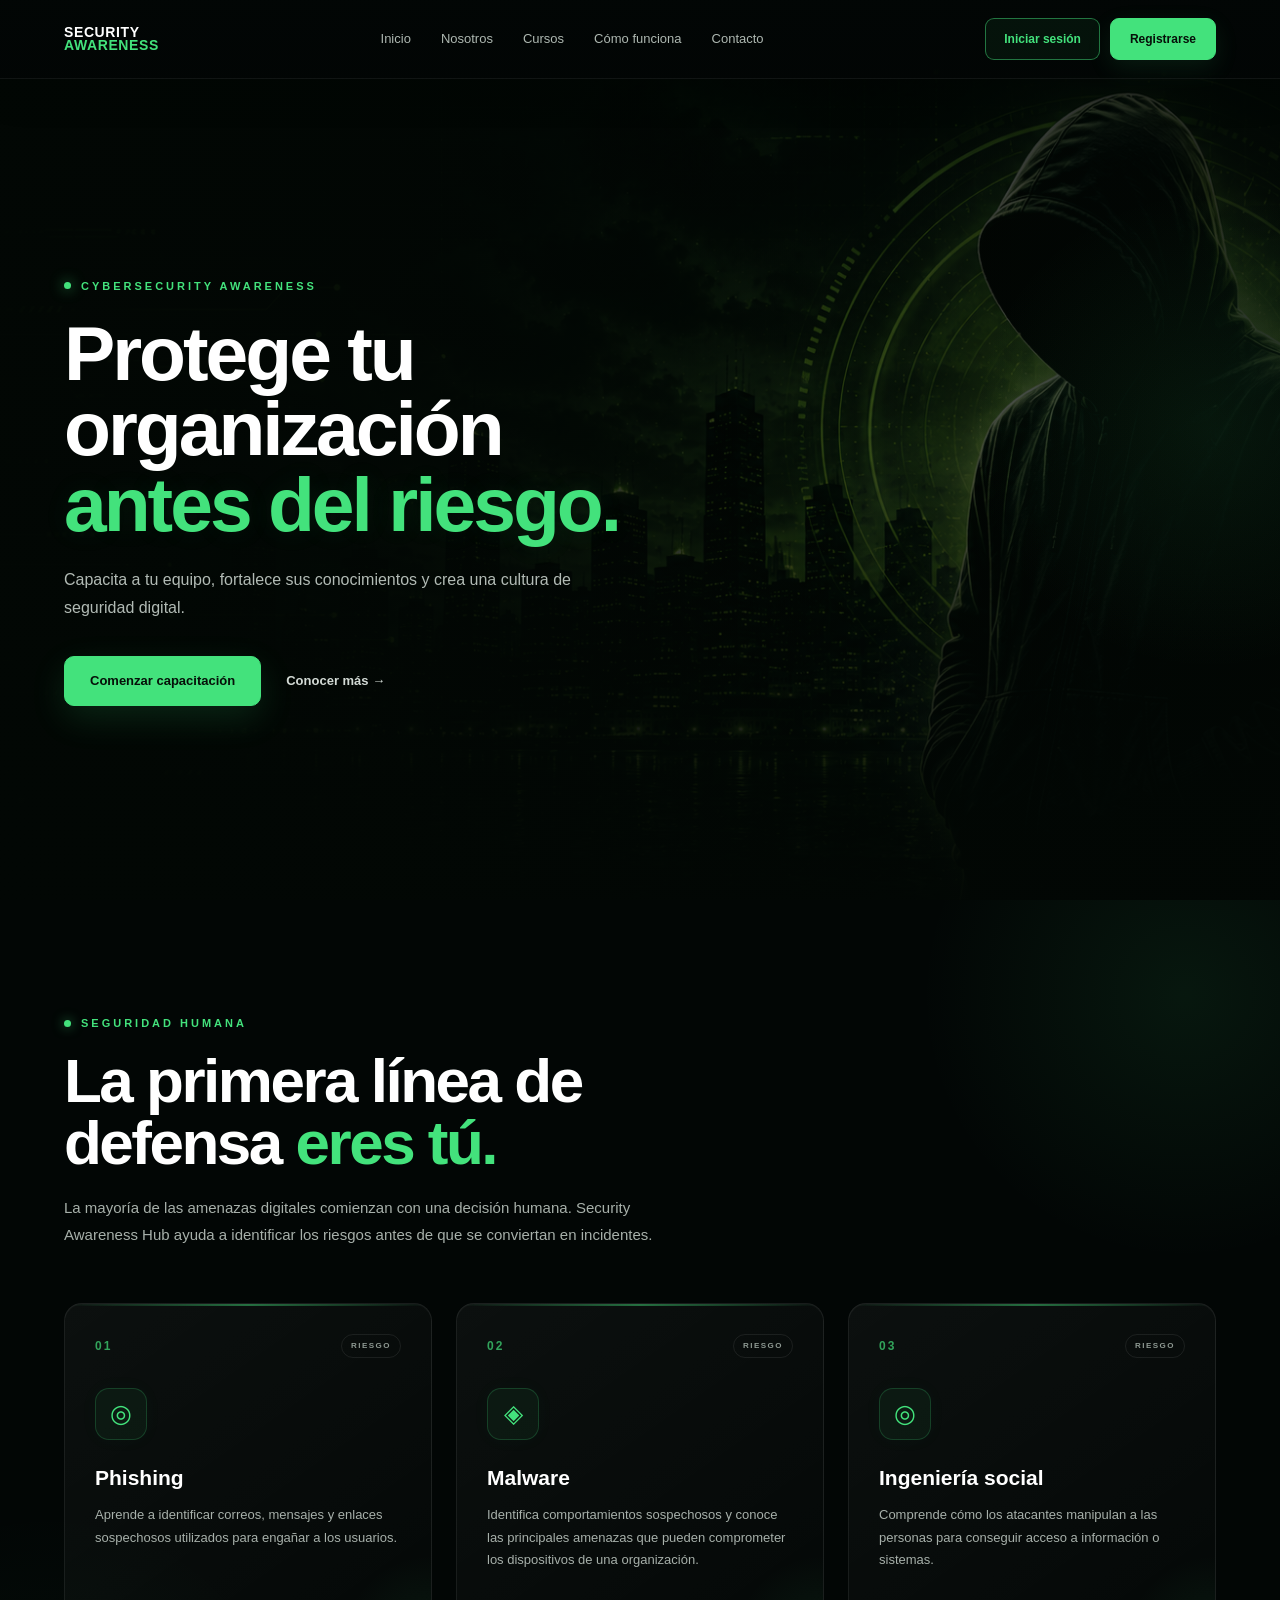
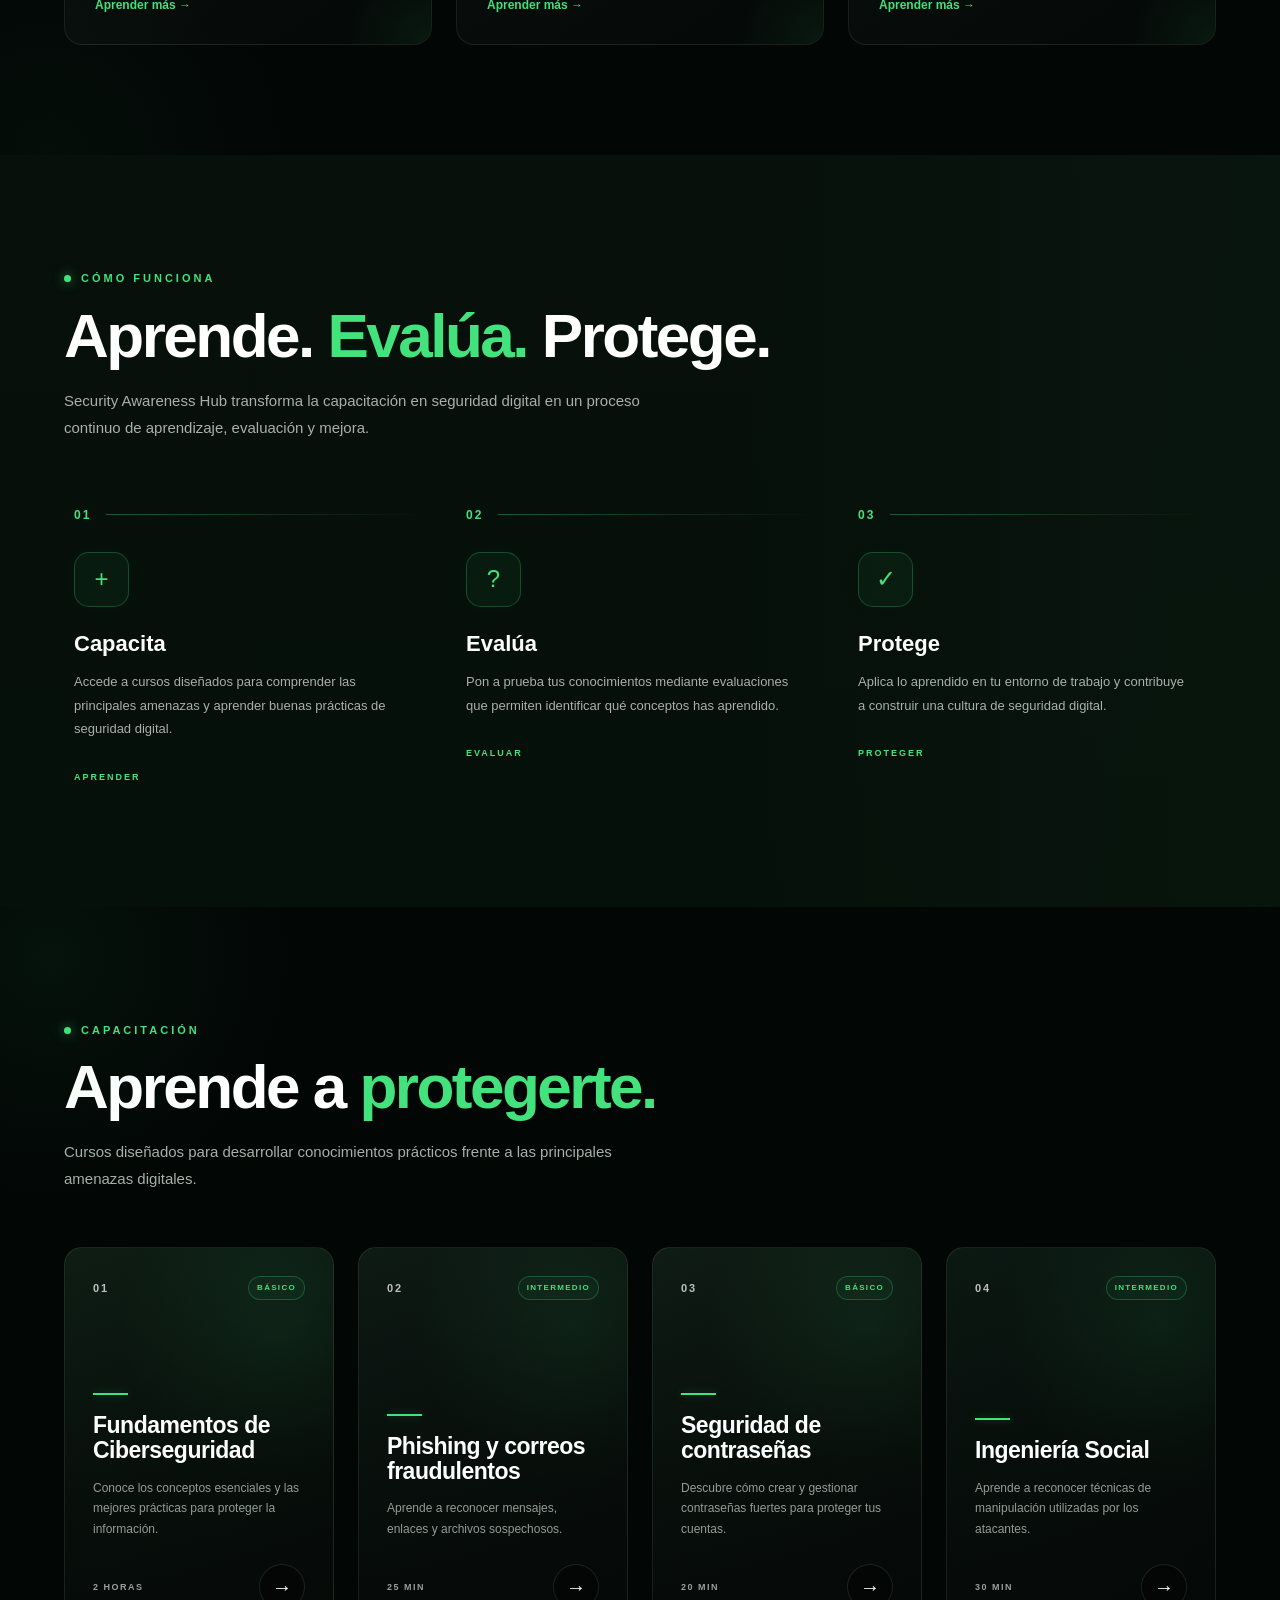
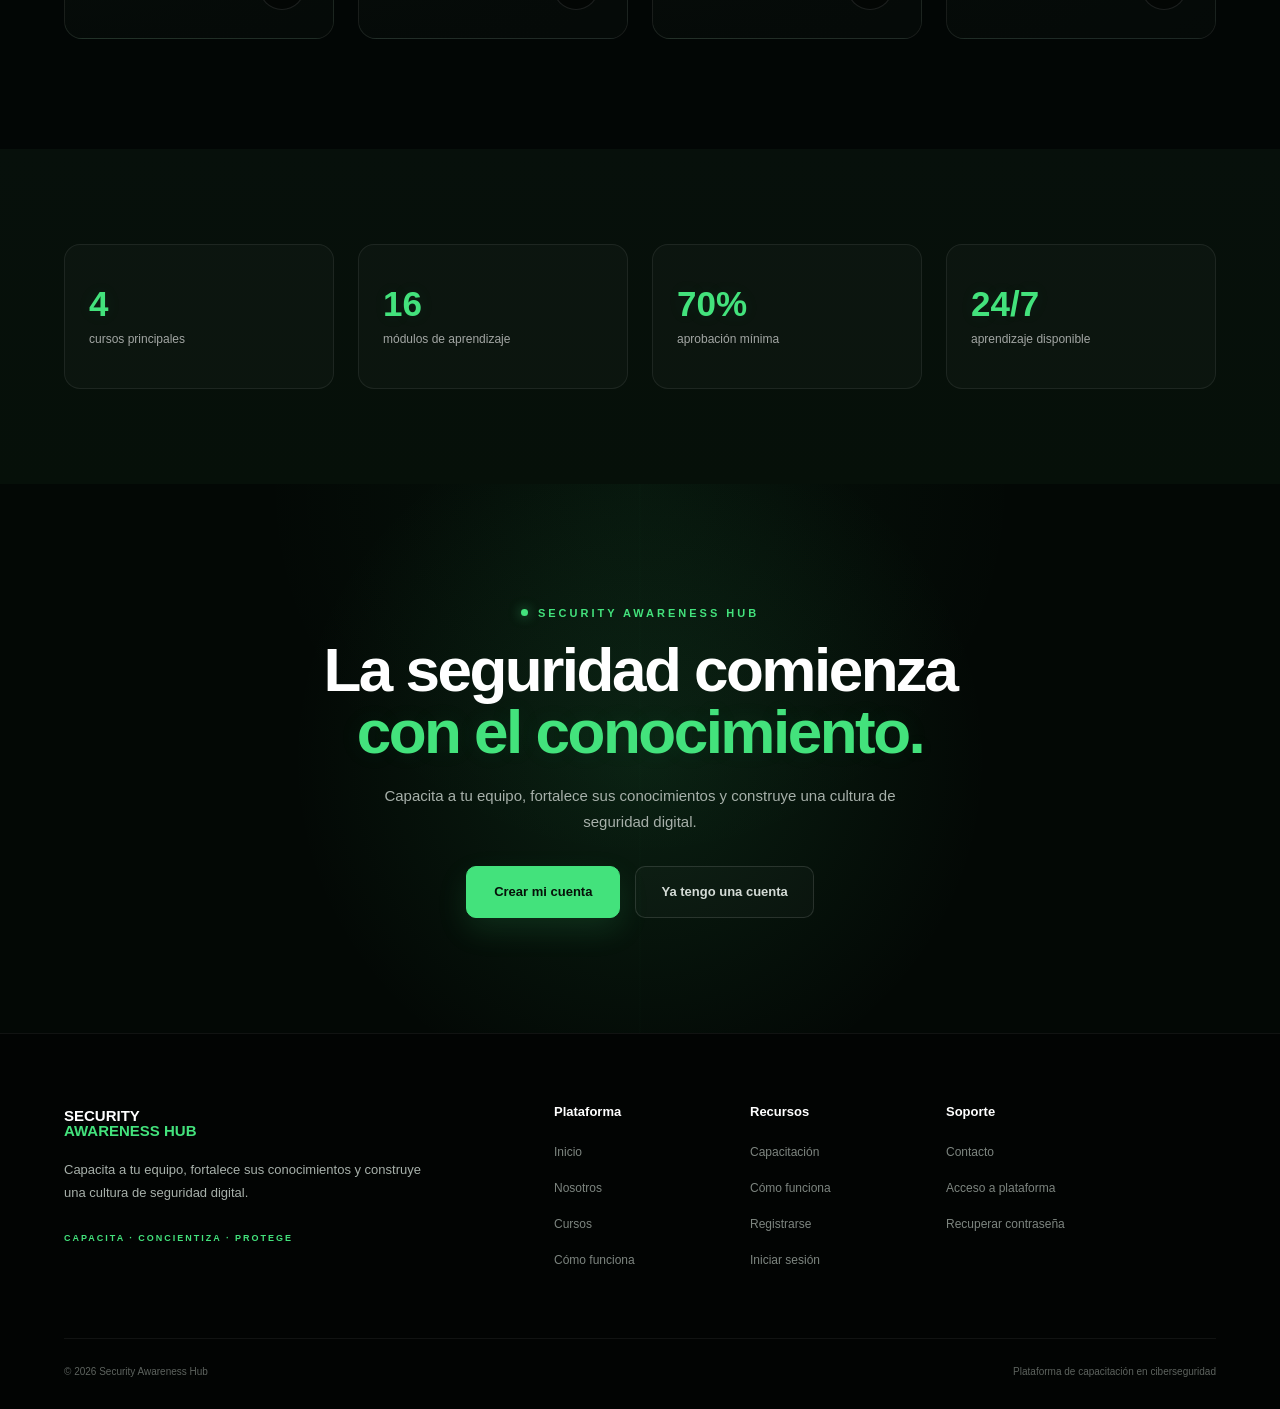
==== frontend/Landing_Page/index.html @ 5e247cd9 "Reinicio y subida completa del proyecto" ====
<!DOCTYPE html>
<html lang="es">

<head>

    <meta charset="UTF-8">

    <meta
        name="viewport"
        content="width=device-width, initial-scale=1.0"
    >

    <meta
        name="description"
        content="Security Awareness Hub - Plataforma de capacitación en ciberseguridad."
    >

    <meta
        name="author"
        content="Security Awareness Hub"
    >

    <title>
        Security Awareness Hub
    </title>


    <!-- =====================================================
         BOOTSTRAP
    ====================================================== -->

    <link
        href="https://cdn.jsdelivr.net/npm/bootstrap@5.3.3/dist/css/bootstrap.min.css"
        rel="stylesheet"
    >


    <!-- =====================================================
         CSS PRINCIPAL
    ====================================================== -->

    <link
        rel="stylesheet"
        href="css/styles.css"
    >

</head>


<body>


    <!-- =====================================================
         BARRA DE NAVEGACIÓN
    ====================================================== -->

    <header class="navbar-wrapper">

        <nav class="navbar-custom container">


            <!-- =================================================
                 LOGO
            ================================================== -->

            <a
                href="#inicio"
                class="navbar-logo"
                aria-label="Security Awareness Hub - Inicio"
            >

                <span>
                    SECURITY
                </span>

                <span>
                    AWARENESS
                </span>

            </a>


            <!-- =================================================
                 MENÚ
            ================================================== -->

            <ul class="navbar-menu">

                <li>
                    <a href="#inicio">
                        Inicio
                    </a>
                </li>

                <li>
                    <a href="#nosotros">
                        Nosotros
                    </a>
                </li>

                <li>
                    <a href="#cursos">
                        Cursos
                    </a>
                </li>

                <li>
                    <a href="#como-funciona">
                        Cómo funciona
                    </a>
                </li>

                <li>
                    <a href="#contacto">
                        Contacto
                    </a>
                </li>

            </ul>


            <!-- =================================================
                 ACCESO
            ================================================== -->

            <div class="navbar-actions">

                <a
                    href="../authentication/login.html"
                    class="navbar-button"
                >
                    Iniciar sesión
                </a>

                <a
                    href="../authentication/register.html"
                    class="navbar-register"
                >
                    Registrarse
                </a>

            </div>

        </nav>

    </header>



    <!-- =====================================================
         CONTENIDO PRINCIPAL
    ====================================================== -->

    <main>


        <!-- =================================================
             HERO
        ================================================== -->

        <section
            id="inicio"
            class="hero"
        >


            <!-- IMAGEN DE FONDO -->

            <div class="hero-background">

                <img
                    src="assets/imagenes/Landing page.png"
                    alt="Fondo de Security Awareness Hub"
                    class="hero-background-image"
                >

            </div>


            <!-- CAPA OSCURA -->

            <div class="hero-overlay"></div>


            <!-- CONTENIDO -->

            <div class="container hero-container">

                <div class="hero-content">


                    <span class="hero-label">
                        CYBERSECURITY AWARENESS
                    </span>


                    <h1 class="hero-title">

                        Protege tu
                        organización

                        <span>
                            antes del riesgo.
                        </span>

                    </h1>


                    <p class="hero-description">

                        Capacita a tu equipo, fortalece sus
                        conocimientos y crea una cultura de
                        seguridad digital.

                    </p>


                    <!-- ACCIONES -->

                    <div class="hero-actions">

                        <a
                            href="#cursos"
                            class="hero-button"
                        >
                            Comenzar capacitación
                        </a>


                        <a
                            href="#nosotros"
                            class="hero-link"
                        >
                            Conocer más →
                        </a>

                    </div>

                </div>

            </div>

        </section>



        <!-- =================================================
             RIESGOS DE SEGURIDAD
        ================================================== -->

        <section
            id="nosotros"
            class="security-risks"
        >

            <div class="container">


                <!-- ENCABEZADO -->

                <div class="row">

                    <div class="col-12 col-lg-8">

                        <div class="section-heading">

                            <span class="section-label">
                                SEGURIDAD HUMANA
                            </span>


                            <h2>

                                La primera línea
                                de defensa

                                <span>
                                    eres tú.
                                </span>

                            </h2>


                            <p>

                                La mayoría de las amenazas digitales
                                comienzan con una decisión humana.
                                Security Awareness Hub ayuda a
                                identificar los riesgos antes de que
                                se conviertan en incidentes.

                            </p>

                        </div>

                    </div>

                </div>


                <!-- TARJETAS -->

                <div class="row g-4 security-cards">


                    <!-- =================================================
                         RIESGO 01
                    ================================================== -->

                    <div class="col-12 col-md-6 col-lg-4">

                        <article class="security-card">

                            <div class="security-card-top">

                                <span class="security-number">
                                    01
                                </span>

                                <span class="security-status">
                                    RIESGO
                                </span>

                            </div>


                            <div class="security-card-icon">
                                ◎
                            </div>


                            <h3>
                                Phishing
                            </h3>


                            <p>

                                Aprende a identificar correos,
                                mensajes y enlaces sospechosos
                                utilizados para engañar a los usuarios.

                            </p>


                            <a
                                href="#cursos"
                                class="security-card-link"
                            >
                                Aprender más →
                            </a>

                        </article>

                    </div>



                    <!-- =================================================
                         RIESGO 02
                    ================================================== -->

                    <div class="col-12 col-md-6 col-lg-4">

                        <article class="security-card">

                            <div class="security-card-top">

                                <span class="security-number">
                                    02
                                </span>

                                <span class="security-status">
                                    RIESGO
                                </span>

                            </div>


                            <div class="security-card-icon">
                                ◈
                            </div>


                            <h3>
                                Malware
                            </h3>


                            <p>

                                Identifica comportamientos
                                sospechosos y conoce las principales
                                amenazas que pueden comprometer
                                los dispositivos de una organización.

                            </p>


                            <a
                                href="#cursos"
                                class="security-card-link"
                            >
                                Aprender más →
                            </a>

                        </article>

                    </div>



                    <!-- =================================================
                         RIESGO 03
                    ================================================== -->

                    <div class="col-12 col-md-6 col-lg-4">

                        <article class="security-card">

                            <div class="security-card-top">

                                <span class="security-number">
                                    03
                                </span>

                                <span class="security-status">
                                    RIESGO
                                </span>

                            </div>


                            <div class="security-card-icon">
                                ◎
                            </div>


                            <h3>
                                Ingeniería social
                            </h3>


                            <p>

                                Comprende cómo los atacantes
                                manipulan a las personas para
                                conseguir acceso a información
                                o sistemas.

                            </p>


                            <a
                                href="#cursos"
                                class="security-card-link"
                            >
                                Aprender más →
                            </a>

                        </article>

                    </div>

                </div>

            </div>

        </section>



        <!-- =================================================
             CÓMO FUNCIONA
        ================================================== -->

        <section
            id="como-funciona"
            class="how-it-works"
        >

            <div class="container">


                <!-- ENCABEZADO -->

                <div class="row">

                    <div class="col-12 col-lg-8">

                        <div class="section-heading how-heading">

                            <span class="section-label">
                                CÓMO FUNCIONA
                            </span>


                            <h2>

                                Aprende.

                                <span>
                                    Evalúa.
                                </span>

                                Protege.

                            </h2>


                            <p>

                                Security Awareness Hub transforma
                                la capacitación en seguridad digital
                                en un proceso continuo de aprendizaje,
                                evaluación y mejora.

                            </p>

                        </div>

                    </div>

                </div>


                <!-- PASOS -->

                <div class="row g-4 how-steps">


                    <!-- PASO 01 -->

                    <div class="col-12 col-lg-4">

                        <article class="how-step">

                            <div class="how-step-header">

                                <span class="how-step-number">
                                    01
                                </span>

                                <span class="how-step-line"></span>

                            </div>


                            <div class="how-step-icon">
                                +
                            </div>


                            <h3>
                                Capacita
                            </h3>


                            <p>

                                Accede a cursos diseñados para
                                comprender las principales amenazas
                                y aprender buenas prácticas de
                                seguridad digital.

                            </p>


                            <span class="how-step-tag">
                                APRENDER
                            </span>

                        </article>

                    </div>



                    <!-- PASO 02 -->

                    <div class="col-12 col-lg-4">

                        <article class="how-step">

                            <div class="how-step-header">

                                <span class="how-step-number">
                                    02
                                </span>

                                <span class="how-step-line"></span>

                            </div>


                            <div class="how-step-icon">
                                ?
                            </div>


                            <h3>
                                Evalúa
                            </h3>


                            <p>

                                Pon a prueba tus conocimientos
                                mediante evaluaciones que permiten
                                identificar qué conceptos has aprendido.

                            </p>


                            <span class="how-step-tag">
                                EVALUAR
                            </span>

                        </article>

                    </div>



                    <!-- PASO 03 -->

                    <div class="col-12 col-lg-4">

                        <article class="how-step">

                            <div class="how-step-header">

                                <span class="how-step-number">
                                    03
                                </span>

                                <span class="how-step-line"></span>

                            </div>


                            <div class="how-step-icon">
                                ✓
                            </div>


                            <h3>
                                Protege
                            </h3>


                            <p>

                                Aplica lo aprendido en tu entorno
                                de trabajo y contribuye a construir
                                una cultura de seguridad digital.

                            </p>


                            <span class="how-step-tag">
                                PROTEGER
                            </span>

                        </article>

                    </div>

                </div>

            </div>

        </section>



        <!-- =================================================
             CURSOS
        ================================================== -->

        <section
            id="cursos"
            class="courses-section"
        >

            <div class="container">


                <!-- ENCABEZADO -->

                <div class="row">

                    <div class="col-12 col-lg-8">

                        <div class="section-heading">

                            <span class="section-label">
                                CAPACITACIÓN
                            </span>


                            <h2>

                                Aprende a

                                <span>
                                    protegerte.
                                </span>

                            </h2>


                            <p>

                                Cursos diseñados para desarrollar
                                conocimientos prácticos frente a
                                las principales amenazas digitales.

                            </p>

                        </div>

                    </div>

                </div>


                <!-- CURSOS -->

                <div class="row g-4 courses-grid">


                    <!-- =================================================
                         CURSO 01
                    ================================================== -->

                    <div class="col-12 col-md-6 col-lg-3">

                        <article
                            class="course-card course-card-cybersecurity"
                        >

                            <div class="course-overlay"></div>

                            <div class="course-card-content">


                                <div class="course-card-header">

                                    <span class="course-number">
                                        01
                                    </span>

                                    <span class="course-level">
                                        BÁSICO
                                    </span>

                                </div>


                                <div class="course-card-main">

                                    <span class="course-line"></span>


                                    <h3>
                                        Fundamentos de
                                        Ciberseguridad
                                    </h3>


                                    <p>

                                        Conoce los conceptos
                                        esenciales y las mejores
                                        prácticas para proteger
                                        la información.

                                    </p>

                                </div>


                                <div class="course-footer">

                                    <span>
                                        2 HORAS
                                    </span>


                                    <a
                                        href="../authentication/login.html"
                                        aria-label="Acceder al curso de fundamentos de ciberseguridad"
                                    >
                                        →
                                    </a>

                                </div>

                            </div>

                        </article>

                    </div>



                    <!-- =================================================
                         CURSO 02
                    ================================================== -->

                    <div class="col-12 col-md-6 col-lg-3">

                        <article
                            class="course-card course-card-phishing"
                        >

                            <div class="course-overlay"></div>

                            <div class="course-card-content">


                                <div class="course-card-header">

                                    <span class="course-number">
                                        02
                                    </span>

                                    <span class="course-level">
                                        INTERMEDIO
                                    </span>

                                </div>


                                <div class="course-card-main">

                                    <span class="course-line"></span>


                                    <h3>
                                        Phishing y correos
                                        fraudulentos
                                    </h3>


                                    <p>

                                        Aprende a reconocer
                                        mensajes, enlaces y
                                        archivos sospechosos.

                                    </p>

                                </div>


                                <div class="course-footer">

                                    <span>
                                        25 MIN
                                    </span>


                                    <a
                                        href="../authentication/login.html"
                                        aria-label="Acceder al curso de phishing"
                                    >
                                        →
                                    </a>

                                </div>

                            </div>

                        </article>

                    </div>



                    <!-- =================================================
                         CURSO 03
                    ================================================== -->

                    <div class="col-12 col-md-6 col-lg-3">

                        <article
                            class="course-card course-card-password"
                        >

                            <div class="course-overlay"></div>

                            <div class="course-card-content">


                                <div class="course-card-header">

                                    <span class="course-number">
                                        03
                                    </span>

                                    <span class="course-level">
                                        BÁSICO
                                    </span>

                                </div>


                                <div class="course-card-main">

                                    <span class="course-line"></span>


                                    <h3>
                                        Seguridad de
                                        contraseñas
                                    </h3>


                                    <p>

                                        Descubre cómo crear y
                                        gestionar contraseñas
                                        fuertes para proteger
                                        tus cuentas.

                                    </p>

                                </div>


                                <div class="course-footer">

                                    <span>
                                        20 MIN
                                    </span>


                                    <a
                                        href="../authentication/login.html"
                                        aria-label="Acceder al curso de seguridad de contraseñas"
                                    >
                                        →
                                    </a>

                                </div>

                            </div>

                        </article>

                    </div>



                    <!-- =================================================
                         CURSO 04
                    ================================================== -->

                    <div class="col-12 col-md-6 col-lg-3">

                        <article
                            class="course-card course-card-social"
                        >

                            <div class="course-overlay"></div>

                            <div class="course-card-content">


                                <div class="course-card-header">

                                    <span class="course-number">
                                        04
                                    </span>

                                    <span class="course-level">
                                        INTERMEDIO
                                    </span>

                                </div>


                                <div class="course-card-main">

                                    <span class="course-line"></span>


                                    <h3>
                                        Ingeniería
                                        Social
                                    </h3>


                                    <p>

                                        Aprende a reconocer
                                        técnicas de manipulación
                                        utilizadas por los atacantes.

                                    </p>

                                </div>


                                <div class="course-footer">

                                    <span>
                                        30 MIN
                                    </span>


                                    <a
                                        href="../authentication/login.html"
                                        aria-label="Acceder al curso de ingeniería social"
                                    >
                                        →
                                    </a>

                                </div>

                            </div>

                        </article>

                    </div>

                </div>

            </div>

        </section>



        <!-- =================================================
             IMPACTO
        ================================================== -->

        <section class="impact-section">

            <div class="container">

                <div class="row g-4">


                    <!-- IMPACTO 01 -->

                    <div class="col-12 col-md-6 col-lg-3">

                        <div class="impact-card">

                            <strong>
                                4
                            </strong>

                            <span>
                                cursos principales
                            </span>

                        </div>

                    </div>


                    <!-- IMPACTO 02 -->

                    <div class="col-12 col-md-6 col-lg-3">

                        <div class="impact-card">

                            <strong>
                                16
                            </strong>

                            <span>
                                módulos de aprendizaje
                            </span>

                        </div>

                    </div>


                    <!-- IMPACTO 03 -->

                    <div class="col-12 col-md-6 col-lg-3">

                        <div class="impact-card">

                            <strong>
                                70%
                            </strong>

                            <span>
                                aprobación mínima
                            </span>

                        </div>

                    </div>


                    <!-- IMPACTO 04 -->

                    <div class="col-12 col-md-6 col-lg-3">

                        <div class="impact-card">

                            <strong>
                                24/7
                            </strong>

                            <span>
                                aprendizaje disponible
                            </span>

                        </div>

                    </div>

                </div>

            </div>

        </section>



        <!-- =================================================
             CTA FINAL
        ================================================== -->

        <section class="final-cta">

            <div class="final-cta-background"></div>

            <div class="container">

                <div class="final-cta-content">


                    <span class="section-label">
                        SECURITY AWARENESS HUB
                    </span>


                    <h2>

                        La seguridad comienza

                        <span>
                            con el conocimiento.
                        </span>

                    </h2>


                    <p>

                        Capacita a tu equipo, fortalece sus
                        conocimientos y construye una cultura
                        de seguridad digital.

                    </p>


                    <div class="final-cta-actions">

                        <a
                            href="../authentication/register.html"
                            class="final-cta-button"
                        >
                            Crear mi cuenta
                        </a>


                        <a
                            href="../authentication/login.html"
                            class="final-cta-secondary"
                        >
                            Ya tengo una cuenta
                        </a>

                    </div>

                </div>

            </div>

        </section>

    </main>



    <!-- =====================================================
         FOOTER
    ====================================================== -->

    <footer
        id="contacto"
        class="footer"
    >

        <div class="container">


            <div class="row footer-main">


                <!-- BRAND -->

                <div class="col-12 col-lg-5">

                    <a
                        href="#inicio"
                        class="footer-logo"
                    >

                        <span>
                            SECURITY
                        </span>

                        <span>
                            AWARENESS HUB
                        </span>

                    </a>


                    <p class="footer-description">

                        Capacita a tu equipo, fortalece sus
                        conocimientos y construye una cultura
                        de seguridad digital.

                    </p>


                    <span class="footer-slogan">

                        CAPACITA · CONCIENTIZA · PROTEGE

                    </span>

                </div>



                <!-- =================================================
                     PLATAFORMA
                ================================================== -->

                <div class="col-6 col-lg-2">

                    <h3 class="footer-title">
                        Plataforma
                    </h3>


                    <ul class="footer-links">

                        <li>
                            <a href="#inicio">
                                Inicio
                            </a>
                        </li>

                        <li>
                            <a href="#nosotros">
                                Nosotros
                            </a>
                        </li>

                        <li>
                            <a href="#cursos">
                                Cursos
                            </a>
                        </li>

                        <li>
                            <a href="#como-funciona">
                                Cómo funciona
                            </a>
                        </li>

                    </ul>

                </div>



                <!-- =================================================
                     RECURSOS
                ================================================== -->

                <div class="col-6 col-lg-2">

                    <h3 class="footer-title">
                        Recursos
                    </h3>


                    <ul class="footer-links">

                        <li>
                            <a href="#cursos">
                                Capacitación
                            </a>
                        </li>

                        <li>
                            <a href="#como-funciona">
                                Cómo funciona
                            </a>
                        </li>

                        <li>
                            <a href="../authentication/register.html">
                                Registrarse
                            </a>
                        </li>

                        <li>
                            <a href="../authentication/login.html">
                                Iniciar sesión
                            </a>
                        </li>

                    </ul>

                </div>



                <!-- =================================================
                     SOPORTE
                ================================================== -->

                <div class="col-12 col-lg-3">

                    <h3 class="footer-title">
                        Soporte
                    </h3>


                    <ul class="footer-links">

                        <li>
                            <a href="#contacto">
                                Contacto
                            </a>
                        </li>

                        <li>
                            <a href="../authentication/login.html">
                                Acceso a plataforma
                            </a>
                        </li>

                        <li>
                            <a href="../authentication/forgot-password.html">
                                Recuperar contraseña
                            </a>
                        </li>

                    </ul>

                </div>

            </div>



            <!-- =================================================
                 FOOTER BOTTOM
            ================================================== -->

            <div class="footer-bottom">

                <span>
                    © 2026 Security Awareness Hub
                </span>

                <span>
                    Plataforma de capacitación en ciberseguridad
                </span>

            </div>

        </div>

    </footer>



    <!-- =====================================================
         BOOTSTRAP JAVASCRIPT
    ====================================================== -->

    <script
        src="https://cdn.jsdelivr.net/npm/bootstrap@5.3.3/dist/js/bootstrap.bundle.min.js"
    ></script>


    <!-- =====================================================
         JAVASCRIPT DEL LANDING
    ====================================================== -->

    <script src="js/script.js"></script>


</body>

</html>
---- frontend/Landing_Page/css/styles.css ----
/* =========================================================
   SECURITY AWARENESS HUB
   LANDING PAGE
   STYLES.CSS
   ========================================================= */


/* =========================================================
   VARIABLES
========================================================= */

:root {

    --color-primary: #43e27c;
    --color-primary-light: #5af28d;
    --color-primary-dark: #27b95d;

    --color-background: #020605;
    --color-background-soft: #030907;

    --color-surface: #07100b;
    --color-surface-light: #0b1710;
    --color-surface-hover: #0e1d14;

    --color-white: #ffffff;
    --color-gray: #a7b0aa;
    --color-gray-light: #c7d0ca;
    --color-gray-dark: #68736d;

    --border-light: rgba(255, 255, 255, 0.08);
    --border-medium: rgba(255, 255, 255, 0.12);
    --border-green: rgba(67, 226, 124, 0.25);
    --border-green-strong: rgba(67, 226, 124, 0.45);

    --shadow-dark: rgba(0, 0, 0, 0.55);
    --shadow-green: rgba(67, 226, 124, 0.15);

    --container-width: 1200px;

    --radius-small: 9px;
    --radius-medium: 14px;
    --radius-large: 18px;
}


/* =========================================================
   RESET
========================================================= */

* {
    margin: 0;
    padding: 0;
    box-sizing: border-box;
}


html {
    scroll-behavior: smooth;
    scroll-padding-top: 90px;
}


body {
    width: 100%;
    min-height: 100vh;

    font-family:
        Arial,
        Helvetica,
        sans-serif;

    background-color: var(--color-background);
    color: var(--color-white);

    overflow-x: hidden;
}


img {
    max-width: 100%;
    display: block;
}


a {
    color: inherit;
}


button,
a {
    -webkit-tap-highlight-color: transparent;
}


button {
    font-family: inherit;
}


/* =========================================================
   CONTENEDOR
========================================================= */

.container {
    width: 100%;
    max-width: var(--container-width);

    margin-left: auto;
    margin-right: auto;

    padding-left: 24px;
    padding-right: 24px;
}


/* =========================================================
   SELECCIÓN
========================================================= */

::selection {
    background-color: var(--color-primary);
    color: #061009;
}


/* =========================================================
   SCROLLBAR
========================================================= */

::-webkit-scrollbar {
    width: 8px;
}


::-webkit-scrollbar-track {
    background: #020403;
}


::-webkit-scrollbar-thumb {
    background: rgba(67, 226, 124, 0.35);
    border-radius: 20px;
}


::-webkit-scrollbar-thumb:hover {
    background: var(--color-primary);
}


/* =========================================================
   NAVBAR
========================================================= */

.navbar-wrapper {

    position: fixed;

    top: 0;
    left: 0;

    width: 100%;

    z-index: 1000;

    background:
        linear-gradient(180deg,
            rgba(2, 6, 5, 0.97) 0%,
            rgba(2, 6, 5, 0.88) 100%);

    border-bottom:
        1px solid rgba(255, 255, 255, 0.06);

    box-shadow:
        0 10px 40px rgba(0, 0, 0, 0.18);

    backdrop-filter: blur(16px);
    -webkit-backdrop-filter: blur(16px);
}


.navbar-custom {

    min-height: 78px;

    display: flex;

    align-items: center;

    justify-content: space-between;

    gap: 28px;
}


/* =========================================================
   LOGO NAVBAR
========================================================= */

.navbar-logo {

    display: inline-flex;

    flex-direction: column;

    justify-content: center;

    flex-shrink: 0;

    line-height: 0.95;

    text-decoration: none;

    font-size: 14px;

    font-weight: 800;

    letter-spacing: 0.6px;

    transition:
        transform 0.3s ease,
        filter 0.3s ease;
}


.navbar-logo span:first-child {
    color: var(--color-white);
}


.navbar-logo span:last-child {
    color: var(--color-primary);
}


.navbar-logo:hover {

    transform: translateY(-1px);

    filter:
        drop-shadow(0 0 10px rgba(67, 226, 124, 0.20));
}


/* =========================================================
   MENÚ
========================================================= */

.navbar-menu {

    display: flex;

    align-items: center;

    justify-content: center;

    gap: 30px;

    margin: 0;

    padding: 0;

    list-style: none;
}


.navbar-menu li {
    margin: 0;
    padding: 0;
}


.navbar-menu a {

    position: relative;

    display: inline-block;

    padding: 9px 0;

    color: #aeb8b1;

    text-decoration: none;

    font-size: 13px;

    font-weight: 500;

    white-space: nowrap;

    transition:
        color 0.3s ease,
        transform 0.3s ease;
}


.navbar-menu a::after {

    content: "";

    position: absolute;

    left: 0;

    bottom: 2px;

    width: 0;

    height: 2px;

    background:
        linear-gradient(90deg,
            var(--color-primary),
            var(--color-primary-light));

    border-radius: 10px;

    box-shadow:
        0 0 8px rgba(67, 226, 124, 0.45);

    transition:
        width 0.3s ease;
}


.navbar-menu a:hover {

    color: var(--color-white);

    transform: translateY(-1px);
}


.navbar-menu a:hover::after {
    width: 100%;
}


/* =========================================================
   ACCIONES NAVBAR
========================================================= */

.navbar-actions {

    display: flex;

    align-items: center;

    gap: 10px;

    flex-shrink: 0;
}


/* =========================================================
   BOTÓN INICIAR SESIÓN
========================================================= */

.navbar-button {

    display: inline-flex;

    align-items: center;

    justify-content: center;

    min-height: 42px;

    padding: 0 18px;

    border:
        1px solid rgba(67, 226, 124, 0.48);

    border-radius: var(--radius-small);

    background:
        rgba(67, 226, 124, 0.06);

    color: var(--color-primary);

    text-decoration: none;

    font-size: 12px;

    font-weight: 700;

    white-space: nowrap;

    transition:
        background-color 0.3s ease,
        color 0.3s ease,
        border-color 0.3s ease,
        transform 0.3s ease,
        box-shadow 0.3s ease;
}


.navbar-button:hover {

    background-color: var(--color-primary);

    border-color: var(--color-primary);

    color: #061009;

    transform: translateY(-2px);

    box-shadow:
        0 8px 25px rgba(67, 226, 124, 0.18);
}


/* =========================================================
   BOTÓN REGISTRARSE
========================================================= */

.navbar-register {

    display: inline-flex;

    align-items: center;

    justify-content: center;

    min-height: 42px;

    padding: 0 19px;

    border:
        1px solid var(--color-primary);

    border-radius: var(--radius-small);

    background-color: var(--color-primary);

    color: #061009;

    text-decoration: none;

    font-size: 12px;

    font-weight: 800;

    white-space: nowrap;

    box-shadow:
        0 8px 25px rgba(67, 226, 124, 0.10);

    transition:
        background-color 0.3s ease,
        color 0.3s ease,
        border-color 0.3s ease,
        transform 0.3s ease,
        box-shadow 0.3s ease;
}


.navbar-register:hover {

    background-color: var(--color-primary-light);

    border-color: var(--color-primary-light);

    color: #061009;

    transform: translateY(-2px);

    box-shadow:
        0 10px 30px rgba(67, 226, 124, 0.22);
}


/* =========================================================
   HERO
========================================================= */

.hero {

    position: relative;

    min-height: 100vh;

    display: flex;

    align-items: center;

    overflow: hidden;

    background-color: #020604;
}


.hero-background {

    position: absolute;

    inset: 0;

    z-index: 0;

    overflow: hidden;
}


.hero-background-image {

    width: 100%;
    height: 100%;

    object-fit: cover;

    object-position: center;

    opacity: 0.78;

    transform: scale(1.02);

    filter:
        saturate(0.85) contrast(1.05);
}


/* =========================================================
   OVERLAY HERO
========================================================= */

.hero-overlay {

    position: absolute;

    inset: 0;

    z-index: 1;

    background:

        linear-gradient(90deg,
            rgba(2, 7, 4, 0.97) 0%,
            rgba(2, 7, 4, 0.86) 34%,
            rgba(2, 7, 4, 0.50) 68%,
            rgba(2, 7, 4, 0.76) 100%),

        linear-gradient(180deg,
            rgba(2, 7, 4, 0.42) 0%,
            rgba(2, 7, 4, 0.12) 50%,
            rgba(2, 7, 4, 0.97) 100%);
}


/* =========================================================
   DECORACIÓN HERO
========================================================= */

.hero::after {

    content: "";

    position: absolute;

    width: 500px;
    height: 500px;

    right: -180px;
    top: 20%;

    z-index: 1;

    border-radius: 50%;

    background:
        radial-gradient(circle,
            rgba(67, 226, 124, 0.08),
            transparent 68%);

    pointer-events: none;
}


/* =========================================================
   CONTENIDO HERO
========================================================= */

.hero-container {

    position: relative;

    z-index: 2;

    min-height: 100vh;

    display: flex;

    align-items: center;
}


.hero-content {

    width: 100%;

    max-width: 720px;

    padding-top: 78px;
}


/* =========================================================
   LABEL HERO
========================================================= */

.hero-label {

    display: inline-flex;

    align-items: center;

    gap: 10px;

    margin-bottom: 22px;

    color: var(--color-primary);

    font-size: 11px;

    font-weight: 700;

    letter-spacing: 3px;
}


.hero-label::before {

    content: "";

    width: 7px;
    height: 7px;

    flex-shrink: 0;

    border-radius: 50%;

    background-color: var(--color-primary);

    box-shadow:
        0 0 14px rgba(67, 226, 124, 0.80);
}


/* =========================================================
   TÍTULO HERO
========================================================= */

.hero-title {

    max-width: 760px;

    margin-bottom: 24px;

    color: var(--color-white);

    font-size:
        clamp(48px, 6vw, 82px);

    font-weight: 700;

    line-height: 0.98;

    letter-spacing: -3px;
}


.hero-title span {

    display: block;

    color: var(--color-primary);

    text-shadow:
        0 0 28px rgba(67, 226, 124, 0.08);
}


/* =========================================================
   DESCRIPCIÓN HERO
========================================================= */

.hero-description {

    max-width: 570px;

    margin-bottom: 34px;

    color: #b2bbb5;

    font-size: 16px;

    line-height: 1.75;
}


/* =========================================================
   ACCIONES HERO
========================================================= */

.hero-actions {

    display: flex;

    align-items: center;

    gap: 25px;

    flex-wrap: wrap;
}


.hero-button {

    display: inline-flex;

    align-items: center;

    justify-content: center;

    min-height: 50px;

    padding: 0 25px;

    border:
        1px solid var(--color-primary);

    border-radius: 10px;

    background-color: var(--color-primary);

    color: #061009;

    text-decoration: none;

    font-size: 13px;

    font-weight: 800;

    box-shadow:
        0 12px 35px rgba(67, 226, 124, 0.14);

    transition:
        transform 0.3s ease,
        background-color 0.3s ease,
        border-color 0.3s ease,
        box-shadow 0.3s ease;
}


.hero-button:hover {

    background-color: var(--color-primary-light);

    border-color: var(--color-primary-light);

    color: #061009;

    transform: translateY(-3px);

    box-shadow:
        0 16px 38px rgba(67, 226, 124, 0.23);
}


.hero-link {

    display: inline-flex;

    align-items: center;

    color: #d3dad5;

    text-decoration: none;

    font-size: 13px;

    font-weight: 600;

    transition:
        color 0.3s ease,
        transform 0.3s ease;
}


.hero-link:hover {

    color: var(--color-primary);

    transform: translateX(4px);
}


/* =========================================================
   TÍTULOS GENERALES
========================================================= */

.section-heading {
    max-width: 720px;
}


.section-label {

    display: inline-flex;

    align-items: center;

    gap: 10px;

    margin-bottom: 18px;

    color: var(--color-primary);

    font-size: 11px;

    font-weight: 700;

    letter-spacing: 3px;
}


.section-label::before {

    content: "";

    width: 7px;
    height: 7px;

    flex-shrink: 0;

    border-radius: 50%;

    background-color: var(--color-primary);

    box-shadow:
        0 0 12px rgba(67, 226, 124, 0.65);
}


.section-heading h2 {

    margin-bottom: 20px;

    color: var(--color-white);

    font-size:
        clamp(38px, 5vw, 62px);

    font-weight: 700;

    line-height: 1;

    letter-spacing: -2.5px;
}


.section-heading h2 span {
    color: var(--color-primary);
}


.section-heading p {

    margin: 0;

    max-width: 620px;

    color: var(--color-gray);

    font-size: 15px;

    line-height: 1.8;
}


/* =========================================================
   RIESGOS
========================================================= */

.security-risks {

    position: relative;

    padding: 110px 0;

    background-color: var(--color-background);

    overflow: hidden;
}


.security-risks::before {

    content: "";

    position: absolute;

    top: -180px;

    right: -180px;

    width: 550px;
    height: 550px;

    border-radius: 50%;

    background:
        radial-gradient(circle,
            rgba(67, 226, 124, 0.08),
            transparent 68%);

    pointer-events: none;
}


.security-risks::after {

    content: "";

    position: absolute;

    bottom: -250px;

    left: -200px;

    width: 500px;
    height: 500px;

    border-radius: 50%;

    background:
        radial-gradient(circle,
            rgba(67, 226, 124, 0.035),
            transparent 70%);

    pointer-events: none;
}


.security-risks .section-heading {

    margin-bottom: 55px;
}


/* =========================================================
   TARJETAS DE RIESGO
========================================================= */

.security-card {

    position: relative;

    height: 100%;

    min-height: 300px;

    padding: 30px;

    display: flex;

    flex-direction: column;

    background:
        linear-gradient(145deg,
            rgba(255, 255, 255, 0.045),
            rgba(255, 255, 255, 0.012));

    border:
        1px solid var(--border-light);

    border-radius: var(--radius-large);

    overflow: hidden;

    box-shadow:
        inset 0 1px 0 rgba(255, 255, 255, 0.025);

    transition:
        transform 0.35s ease,
        border-color 0.35s ease,
        box-shadow 0.35s ease,
        background-color 0.35s ease;
}


.security-card::before {

    content: "";

    position: absolute;

    left: 0;
    top: 0;

    width: 100%;
    height: 2px;

    background:
        linear-gradient(90deg,
            transparent,
            var(--color-primary),
            transparent);

    opacity: 0.45;
}


.security-card::after {

    content: "";

    position: absolute;

    width: 180px;
    height: 180px;

    right: -90px;
    bottom: -90px;

    border-radius: 50%;

    background:
        radial-gradient(circle,
            rgba(67, 226, 124, 0.08),
            transparent 70%);

    pointer-events: none;
}


.security-card:hover {

    transform: translateY(-7px);

    border-color:
        rgba(67, 226, 124, 0.30);

    background:
        linear-gradient(145deg,
            rgba(67, 226, 124, 0.055),
            rgba(255, 255, 255, 0.015));

    box-shadow:
        0 20px 50px rgba(0, 0, 0, 0.35),
        0 0 30px rgba(67, 226, 124, 0.06);
}


.security-card-top {

    display: flex;

    align-items: center;

    justify-content: space-between;

    margin-bottom: 30px;
}


.security-number {

    color: rgba(67, 226, 124, 0.70);

    font-size: 12px;

    font-weight: 700;

    letter-spacing: 2px;
}


.security-status {

    padding: 5px 9px;

    border:
        1px solid rgba(255, 255, 255, 0.08);

    border-radius: 20px;

    color: #8f9a93;

    font-size: 8px;

    font-weight: 700;

    letter-spacing: 1.5px;
}


.security-card-icon {

    width: 52px;
    height: 52px;

    display: flex;

    align-items: center;
    justify-content: center;

    margin-bottom: 25px;

    border:
        1px solid rgba(67, 226, 124, 0.20);

    border-radius: 14px;

    background:
        rgba(67, 226, 124, 0.05);

    color: var(--color-primary);

    font-size: 25px;

    box-shadow:
        0 0 20px rgba(67, 226, 124, 0.03);

    transition:
        transform 0.3s ease,
        background-color 0.3s ease,
        border-color 0.3s ease;
}


.security-card:hover .security-card-icon {

    background:
        rgba(67, 226, 124, 0.09);

    border-color:
        rgba(67, 226, 124, 0.35);

    transform:
        translateY(-2px);
}


.security-card h3 {

    margin-bottom: 14px;

    color: var(--color-white);

    font-size: 21px;

    font-weight: 700;
}


.security-card p {

    margin-bottom: 24px;

    color: var(--color-gray);

    font-size: 13px;

    line-height: 1.75;
}


.security-card-link {

    margin-top: auto;

    color: var(--color-primary);

    text-decoration: none;

    font-size: 12px;

    font-weight: 700;

    transition:
        color 0.3s ease,
        transform 0.3s ease;
}


.security-card-link:hover {

    color: var(--color-primary-light);

    transform: translateX(4px);
}


/* =========================================================
   CÓMO FUNCIONA
========================================================= */

.how-it-works {

    position: relative;

    padding: 110px 0;

    background:
        linear-gradient(180deg,
            #07100b 0%,
            #06100a 100%);

    overflow: hidden;
}


.how-it-works::before {

    content: "";

    position: absolute;

    top: 0;
    right: 0;

    width: 45%;
    height: 100%;

    background:
        linear-gradient(90deg,
            transparent,
            rgba(67, 226, 124, 0.025));

    pointer-events: none;
}


.how-heading {

    margin-bottom: 60px;
}


.how-steps {
    position: relative;
}


.how-step {

    position: relative;

    height: 100%;

    padding: 5px 10px 10px;

    transition:
        transform 0.3s ease;
}


.how-step:hover {
    transform: translateY(-5px);
}


.how-step-header {

    display: flex;

    align-items: center;

    gap: 15px;

    margin-bottom: 28px;
}


.how-step-number {

    color: var(--color-primary);

    font-size: 12px;

    font-weight: 700;

    letter-spacing: 2px;
}


.how-step-line {

    height: 1px;

    flex: 1;

    background:
        linear-gradient(90deg,
            rgba(67, 226, 124, 0.35),
            transparent);
}


.how-step-icon {

    width: 55px;
    height: 55px;

    display: flex;

    align-items: center;
    justify-content: center;

    margin-bottom: 24px;

    border:
        1px solid rgba(67, 226, 124, 0.25);

    border-radius: 15px;

    background:
        rgba(67, 226, 124, 0.05);

    color: var(--color-primary);

    font-size: 24px;

    font-weight: 500;

    box-shadow:
        0 0 20px rgba(67, 226, 124, 0.03);

    transition:
        background-color 0.3s ease,
        transform 0.3s ease,
        border-color 0.3s ease;
}


.how-step:hover .how-step-icon {

    background:
        rgba(67, 226, 124, 0.10);

    border-color:
        rgba(67, 226, 124, 0.40);

    transform: scale(1.04);

    box-shadow:
        0 0 25px rgba(67, 226, 124, 0.08);
}


.how-step h3 {

    margin-bottom: 13px;

    color: var(--color-white);

    font-size: 22px;

    font-weight: 700;
}


.how-step p {

    max-width: 330px;

    margin-bottom: 22px;

    color: var(--color-gray);

    font-size: 13px;

    line-height: 1.8;
}


.how-step-tag {

    color: var(--color-primary);

    font-size: 9px;

    font-weight: 700;

    letter-spacing: 2px;
}


/* =========================================================
   CURSOS
========================================================= */

.courses-section {

    position: relative;

    padding: 110px 0;

    background-color: var(--color-background);

    overflow: hidden;
}


.courses-section::before {

    content: "";

    position: absolute;

    width: 500px;
    height: 500px;

    top: -200px;
    left: -200px;

    border-radius: 50%;

    background:
        radial-gradient(circle,
            rgba(67, 226, 124, 0.055),
            transparent 70%);

    pointer-events: none;
}


.courses-section .section-heading {

    margin-bottom: 55px;
}


.courses-grid {
    row-gap: 24px;
}


/* =========================================================
   TARJETA CURSO
========================================================= */

.course-card {

    position: relative;

    height: 100%;

    min-height: 390px;

    display: flex;

    overflow: hidden;

    border:
        1px solid rgba(255, 255, 255, 0.08);

    border-radius: var(--radius-large);

    background-color: #07100b;

    isolation: isolate;

    transition:
        transform 0.35s ease,
        border-color 0.35s ease,
        box-shadow 0.35s ease;
}


.course-card::before {

    content: "";

    position: absolute;

    inset: 0;

    z-index: -2;

    background:
        radial-gradient(circle at 80% 20%,
            rgba(67, 226, 124, 0.10),
            transparent 42%);
}


/* =========================================================
   FONDOS CURSOS
========================================================= */

.course-card-cybersecurity {

    background:
        linear-gradient(145deg,
            #102117,
            #050a07);
}


.course-card-phishing {

    background:
        linear-gradient(145deg,
            #101d17,
            #050907);
}


.course-card-password {

    background:
        linear-gradient(145deg,
            #111f17,
            #050907);
}


.course-card-social {

    background:
        linear-gradient(145deg,
            #0d1b15,
            #040806);
}


/* =========================================================
   OVERLAY CURSO
========================================================= */

.course-overlay {

    position: absolute;

    inset: 0;

    z-index: -1;

    background:
        linear-gradient(to bottom,
            rgba(5, 10, 8, 0.15) 0%,
            rgba(5, 10, 8, 0.40) 45%,
            rgba(5, 10, 8, 0.94) 100%);

    transition:
        background 0.35s ease;
}


/* =========================================================
   CONTENIDO CURSO
========================================================= */

.course-card-content {

    width: 100%;

    min-height: 390px;

    padding: 28px;

    display: flex;

    flex-direction: column;

    justify-content: space-between;
}


.course-card-header {

    display: flex;

    align-items: center;

    justify-content: space-between;

    gap: 15px;
}


.course-number {

    color: rgba(255, 255, 255, 0.72);

    font-size: 11px;

    font-weight: 700;

    letter-spacing: 2px;
}


.course-level {

    padding: 5px 8px;

    border:
        1px solid rgba(67, 226, 124, 0.25);

    border-radius: 20px;

    color: var(--color-primary);

    background:
        rgba(67, 226, 124, 0.04);

    font-size: 8px;

    font-weight: 700;

    letter-spacing: 1.3px;
}


/* =========================================================
   MAIN CURSO
========================================================= */

.course-card-main {

    margin-top: auto;

    padding-top: 80px;
}


.course-line {

    display: block;

    width: 35px;
    height: 2px;

    margin-bottom: 18px;

    background-color: var(--color-primary);

    box-shadow:
        0 0 10px rgba(67, 226, 124, 0.30);
}


.course-card-main h3 {

    max-width: 270px;

    margin-bottom: 15px;

    color: var(--color-white);

    font-size: 23px;

    line-height: 1.08;

    font-weight: 700;

    letter-spacing: -0.5px;
}


.course-card-main p {

    max-width: 280px;

    margin: 0;

    color: rgba(206, 216, 210, 0.70);

    font-size: 12px;

    line-height: 1.7;
}


/* =========================================================
   FOOTER CURSO
========================================================= */

.course-footer {

    display: flex;

    align-items: center;

    justify-content: space-between;

    margin-top: 25px;
}


.course-footer span {

    color:
        rgba(255, 255, 255, 0.60);

    font-size: 9px;

    font-weight: 700;

    letter-spacing: 1.5px;
}


.course-footer a {

    width: 46px;
    height: 46px;

    display: flex;

    align-items: center;
    justify-content: center;

    border:
        1px solid rgba(255, 255, 255, 0.10);

    border-radius: 50%;

    background:
        rgba(0, 0, 0, 0.40);

    color: var(--color-white);

    text-decoration: none;

    font-size: 20px;

    transition:
        background-color 0.3s ease,
        color 0.3s ease,
        transform 0.3s ease,
        border-color 0.3s ease,
        box-shadow 0.3s ease;
}


/* =========================================================
   HOVER CURSOS
========================================================= */

.course-card:hover {

    transform: translateY(-8px);

    border-color:
        rgba(67, 226, 124, 0.42);

    box-shadow:
        0 25px 55px rgba(0, 0, 0, 0.35),
        0 0 30px rgba(67, 226, 124, 0.05);
}


.course-card:hover .course-footer a {

    background-color: var(--color-primary);

    border-color: var(--color-primary);

    color: #061009;

    transform: translateX(4px);

    box-shadow:
        0 0 20px rgba(67, 226, 124, 0.18);
}


.course-card:hover .course-overlay {

    background:
        linear-gradient(to bottom,
            rgba(5, 10, 8, 0.12) 0%,
            rgba(5, 10, 8, 0.35) 35%,
            rgba(5, 10, 8, 0.90) 100%);
}


/* =========================================================
   IMPACTO
========================================================= */

.impact-section {

    position: relative;

    padding: 95px 0;

    background:
        linear-gradient(180deg,
            #07100b,
            #061009);
}


.impact-header {

    max-width: 650px;

    margin-bottom: 50px;
}


.impact-title {

    margin-bottom: 20px;

    color: var(--color-white);

    font-size:
        clamp(38px, 5vw, 60px);

    line-height: 1;

    letter-spacing: -2.5px;

    font-weight: 700;
}


.impact-title span {
    color: var(--color-primary);
}


.impact-description {

    max-width: 550px;

    margin: 0;

    color: var(--color-gray);

    font-size: 15px;

    line-height: 1.7;
}


.impact-grid {
    row-gap: 20px;
}


.impact-card {

    height: 100%;

    min-height: 145px;

    padding: 28px 24px;

    display: flex;

    flex-direction: column;

    justify-content: center;

    background:
        rgba(255, 255, 255, 0.025);

    border:
        1px solid rgba(255, 255, 255, 0.07);

    border-radius: 16px;

    transition:
        transform 0.3s ease,
        border-color 0.3s ease,
        background-color 0.3s ease,
        box-shadow 0.3s ease;
}


.impact-card:hover {

    transform: translateY(-5px);

    border-color:
        rgba(67, 226, 124, 0.25);

    background:
        rgba(67, 226, 124, 0.035);

    box-shadow:
        0 15px 35px rgba(0, 0, 0, 0.25);
}


.impact-card strong {

    display: block;

    margin-bottom: 9px;

    color: var(--color-primary);

    font-size: 35px;

    line-height: 1;

    font-weight: 700;

    text-shadow:
        0 0 18px rgba(67, 226, 124, 0.08);
}


.impact-card span {

    color:
        rgba(255, 255, 255, 0.62);

    font-size: 12px;

    line-height: 1.5;
}


/* =========================================================
   CTA FINAL
========================================================= */

.final-cta {

    position: relative;

    padding: 115px 0;

    overflow: hidden;

    background-color: #030805;
}


.final-cta-background {

    position: absolute;

    inset: 0;

    background:

        radial-gradient(circle at 50% 50%,
            rgba(67, 226, 124, 0.11),
            transparent 50%),

        radial-gradient(circle at 50% 0%,
            rgba(67, 226, 124, 0.05),
            transparent 45%),

        linear-gradient(180deg,
            rgba(3, 8, 5, 0.94),
            rgba(3, 8, 5, 1));

    pointer-events: none;
}


.final-cta-background::before {

    content: "";

    position: absolute;

    inset: 0;

    background:
        linear-gradient(90deg,
            transparent 49.9%,
            rgba(67, 226, 124, 0.025) 50%,
            transparent 50.1%);

    opacity: 0.5;
}


.final-cta-content {

    position: relative;

    z-index: 1;

    max-width: 750px;

    margin: 0 auto;

    text-align: center;
}


.final-cta-content .section-label {

    justify-content: center;
}


.final-cta h2 {

    margin-bottom: 20px;

    color: var(--color-white);

    font-size:
        clamp(40px, 5vw, 62px);

    line-height: 1;

    letter-spacing: -2.5px;

    font-weight: 700;
}


.final-cta h2 span {

    display: block;

    color: var(--color-primary);

    text-shadow:
        0 0 25px rgba(67, 226, 124, 0.08);
}


.final-cta p {

    max-width: 570px;

    margin: 0 auto 30px;

    color: var(--color-gray);

    font-size: 15px;

    line-height: 1.75;
}


.final-cta-actions {

    display: flex;

    align-items: center;

    justify-content: center;

    gap: 15px;

    flex-wrap: wrap;
}


.final-cta-button {

    display: inline-flex;

    align-items: center;

    justify-content: center;

    min-height: 52px;

    padding: 0 27px;

    border:
        1px solid var(--color-primary);

    border-radius: 10px;

    background-color: var(--color-primary);

    color: #061009;

    text-decoration: none;

    font-size: 13px;

    font-weight: 800;

    box-shadow:
        0 12px 30px rgba(67, 226, 124, 0.13);

    transition:
        transform 0.3s ease,
        background-color 0.3s ease,
        border-color 0.3s ease,
        box-shadow 0.3s ease;
}


.final-cta-button:hover {

    background-color: var(--color-primary-light);

    border-color: var(--color-primary-light);

    color: #061009;

    transform: translateY(-3px);

    box-shadow:
        0 17px 35px rgba(67, 226, 124, 0.21);
}


.final-cta-secondary {

    display: inline-flex;

    align-items: center;

    justify-content: center;

    min-height: 52px;

    padding: 0 25px;

    border:
        1px solid rgba(255, 255, 255, 0.12);

    border-radius: 10px;

    background:
        rgba(255, 255, 255, 0.025);

    color: #d4dbd6;

    text-decoration: none;

    font-size: 13px;

    font-weight: 600;

    transition:
        transform 0.3s ease,
        color 0.3s ease,
        background-color 0.3s ease,
        border-color 0.3s ease;
}


.final-cta-secondary:hover {

    color: var(--color-primary);

    background:
        rgba(67, 226, 124, 0.05);

    border-color:
        rgba(67, 226, 124, 0.30);

    transform: translateY(-3px);
}


/* =========================================================
   FOOTER
========================================================= */

.footer {

    padding: 70px 0 30px;

    background-color: #020403;

    border-top:
        1px solid rgba(255, 255, 255, 0.06);
}


.footer-main {

    padding-bottom: 55px;
}


.footer-logo {

    display: inline-flex;

    flex-direction: column;

    margin-bottom: 20px;

    color: var(--color-white);

    text-decoration: none;

    font-size: 15px;

    font-weight: 800;

    line-height: 1;

    transition:
        transform 0.3s ease,
        filter 0.3s ease;
}


.footer-logo span:last-child {
    color: var(--color-primary);
}


.footer-logo:hover {

    transform: translateY(-1px);

    filter:
        drop-shadow(0 0 10px rgba(67, 226, 124, 0.18));
}


.footer-description {

    max-width: 380px;

    margin-bottom: 20px;

    color: var(--color-gray);

    font-size: 13px;

    line-height: 1.8;
}


.footer-slogan {

    color: var(--color-primary);

    font-size: 9px;

    font-weight: 700;

    letter-spacing: 2px;
}


.footer-title {

    margin-bottom: 20px;

    color: var(--color-white);

    font-size: 13px;

    font-weight: 700;
}


.footer-links {

    margin: 0;

    padding: 0;

    list-style: none;
}


.footer-links li {

    margin-bottom: 12px;
}


.footer-links a {

    color:
        rgba(167, 176, 170, 0.75);

    text-decoration: none;

    font-size: 12px;

    transition:
        color 0.3s ease,
        transform 0.3s ease;
}


.footer-links a:hover {

    color: var(--color-primary);

    transform: translateX(3px);
}


/* =========================================================
   FOOTER BOTTOM
========================================================= */

.footer-bottom {

    display: flex;

    align-items: center;

    justify-content: space-between;

    gap: 20px;

    padding-top: 25px;

    border-top:
        1px solid rgba(255, 255, 255, 0.06);

    color:
        rgba(167, 176, 170, 0.55);

    font-size: 10px;
}


/* =========================================================
   FOCUS ACCESIBILIDAD
========================================================= */

a:focus-visible {

    outline:
        2px solid var(--color-primary);

    outline-offset: 4px;

    border-radius: 4px;
}


/* =========================================================
   RESPONSIVE - TABLET
========================================================= */

@media (max-width: 1199px) {

    .navbar-custom {

        gap: 20px;
    }


    .navbar-menu {

        gap: 20px;
    }


    .navbar-menu a {

        font-size: 12px;
    }

}


@media (max-width: 991px) {

    .navbar-custom {

        min-height: 72px;

        gap: 16px;
    }


    .navbar-menu {

        gap: 15px;
    }


    .navbar-menu a {

        font-size: 11px;
    }


    .navbar-button,
    .navbar-register {

        min-height: 40px;

        padding-left: 13px;
        padding-right: 13px;

        font-size: 10px;
    }


    .hero-content {

        max-width: 650px;
    }


    .hero-title {

        font-size:
            clamp(45px, 8vw, 70px);
    }


    .security-risks,
    .how-it-works,
    .courses-section {

        padding: 90px 0;
    }


    .course-card,
    .course-card-content {

        min-height: 370px;
    }


    .impact-section {

        padding: 80px 0;
    }


    .final-cta {

        padding: 90px 0;
    }

}


/* =========================================================
   RESPONSIVE - CELULAR
========================================================= */

@media (max-width: 767px) {

    .container {

        padding-left: 18px;
        padding-right: 18px;
    }


    /* =====================================================
       NAVBAR
    ====================================================== */

    .navbar-wrapper {

        position: absolute;
    }


    .navbar-custom {

        min-height: auto;

        padding-top: 15px;
        padding-bottom: 15px;

        flex-wrap: wrap;

        gap: 13px;
    }


    .navbar-logo {

        font-size: 13px;
    }


    .navbar-actions {

        margin-left: auto;

        gap: 7px;
    }


    .navbar-button,
    .navbar-register {

        min-height: 37px;

        padding-left: 11px;
        padding-right: 11px;

        font-size: 9px;
    }


    .navbar-menu {

        width: 100%;

        order: 3;

        justify-content: flex-start;

        gap: 18px;

        padding-top: 4px;
        padding-bottom: 2px;

        overflow-x: auto;

        scrollbar-width: none;
    }


    .navbar-menu::-webkit-scrollbar {
        display: none;
    }


    .navbar-menu a {

        font-size: 10px;

        white-space: nowrap;
    }


    /* =====================================================
       HERO
    ====================================================== */

    .hero {

        min-height: 100svh;

        align-items: center;
    }


    .hero-container {

        min-height: 100svh;

        padding-top: 110px;

        padding-bottom: 50px;
    }


    .hero-content {

        padding-top: 25px;
    }


    .hero-label {

        font-size: 9px;

        letter-spacing: 2px;

        margin-bottom: 18px;
    }


    .hero-title {

        margin-bottom: 20px;

        font-size:
            clamp(40px, 12vw, 58px);

        letter-spacing: -2px;
    }


    .hero-description {

        max-width: 100%;

        font-size: 13px;

        line-height: 1.7;

        margin-bottom: 28px;
    }


    .hero-actions {

        gap: 18px;
    }


    .hero-button {

        min-height: 47px;

        padding: 0 20px;

        font-size: 12px;
    }


    .hero-link {

        font-size: 12px;
    }


    /* =====================================================
       SECCIONES
    ====================================================== */

    .security-risks,
    .how-it-works,
    .courses-section {

        padding: 75px 0;
    }


    .section-heading h2 {

        font-size:
            clamp(35px, 10vw, 48px);

        letter-spacing: -1.8px;
    }


    .section-heading p {

        font-size: 13px;
    }


    .section-label {

        font-size: 9px;

        letter-spacing: 2px;
    }


    /* =====================================================
       RIESGOS
    ====================================================== */

    .security-risks .section-heading {

        margin-bottom: 38px;
    }


    .security-card {

        min-height: 280px;

        padding: 25px;
    }


    .security-card h3 {

        font-size: 20px;
    }


    /* =====================================================
       CÓMO FUNCIONA
    ====================================================== */

    .how-heading {

        margin-bottom: 40px;
    }


    .how-step {

        padding-left: 0;
        padding-right: 0;
    }


    .how-step p {

        max-width: 100%;

        font-size: 13px;
    }


    /* =====================================================
       CURSOS
    ====================================================== */

    .courses-section .section-heading {

        margin-bottom: 38px;
    }


    .course-card,
    .course-card-content {

        min-height: 350px;
    }


    .course-card-content {

        padding: 25px;
    }


    .course-card-main {

        padding-top: 55px;
    }


    .course-card-main h3 {

        font-size: 21px;
    }


    /* =====================================================
       IMPACTO
    ====================================================== */

    .impact-section {

        padding: 75px 0;
    }


    .impact-header {

        margin-bottom: 38px;
    }


    .impact-title {

        font-size:
            clamp(35px, 10vw, 48px);

        letter-spacing: -1.8px;
    }


    .impact-card {

        min-height: 130px;

        padding: 24px 20px;
    }


    /* =====================================================
       CTA
    ====================================================== */

    .final-cta {

        padding: 80px 0;
    }


    .final-cta h2 {

        font-size:
            clamp(35px, 10vw, 49px);

        letter-spacing: -1.8px;
    }


    .final-cta p {

        font-size: 13px;
    }


    .final-cta-actions {

        flex-direction: column;

        width: 100%;
    }


    .final-cta-button,
    .final-cta-secondary {

        width: 100%;

        min-height: 49px;

        font-size: 12px;
    }


    /* =====================================================
       FOOTER
    ====================================================== */

    .footer {

        padding: 60px 0 25px;
    }


    .footer-main {

        row-gap: 38px;

        padding-bottom: 40px;
    }


    .footer-description {

        font-size: 12px;
    }


    .footer-bottom {

        flex-direction: column;

        align-items: flex-start;

        gap: 8px;

        font-size: 9px;
    }

}


/* =========================================================
   RESPONSIVE - CELULARES PEQUEÑOS
========================================================= */

@media (max-width: 480px) {

    .navbar-custom {

        gap: 10px;
    }


    .navbar-logo {

        font-size: 11px;
    }


    .navbar-button,
    .navbar-register {

        min-height: 35px;

        padding-left: 9px;
        padding-right: 9px;

        font-size: 8px;
    }


    .navbar-menu {

        gap: 15px;
    }


    .hero-title {

        font-size: 39px;

        letter-spacing: -1.5px;
    }


    .hero-actions {

        align-items: flex-start;

        flex-direction: column;
    }


    .hero-button {

        width: 100%;
    }


    .hero-link {

        padding-left: 3px;
    }


    .course-card,
    .course-card-content {

        min-height: 335px;
    }

}


/* =========================================================
   REDUCIR ANIMACIONES
========================================================= */

@media (prefers-reduced-motion: reduce) {

    html {
        scroll-behavior: auto;
    }


    *,
    *::before,
    *::after {

        animation-duration: 0.01ms !important;

        animation-iteration-count: 1 !important;

        transition-duration: 0.01ms !important;

        scroll-behavior: auto !important;
    }

}
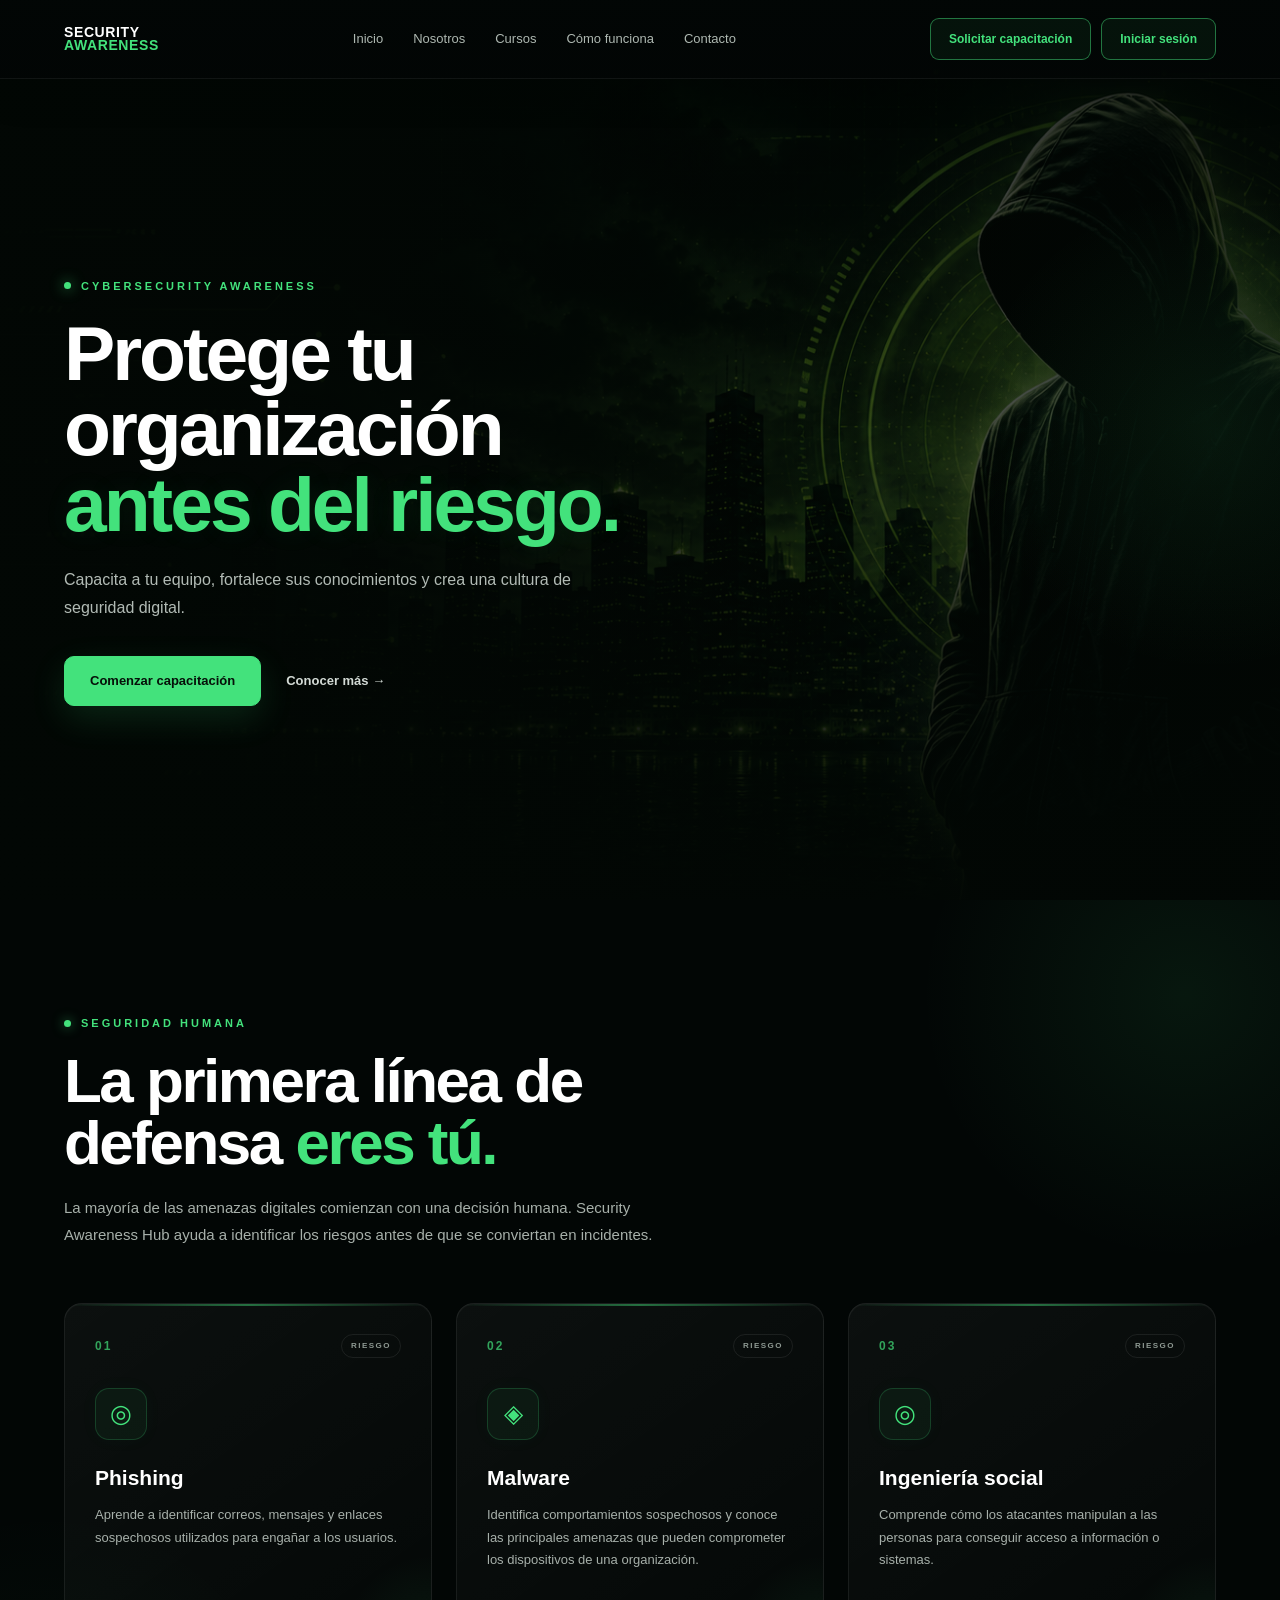
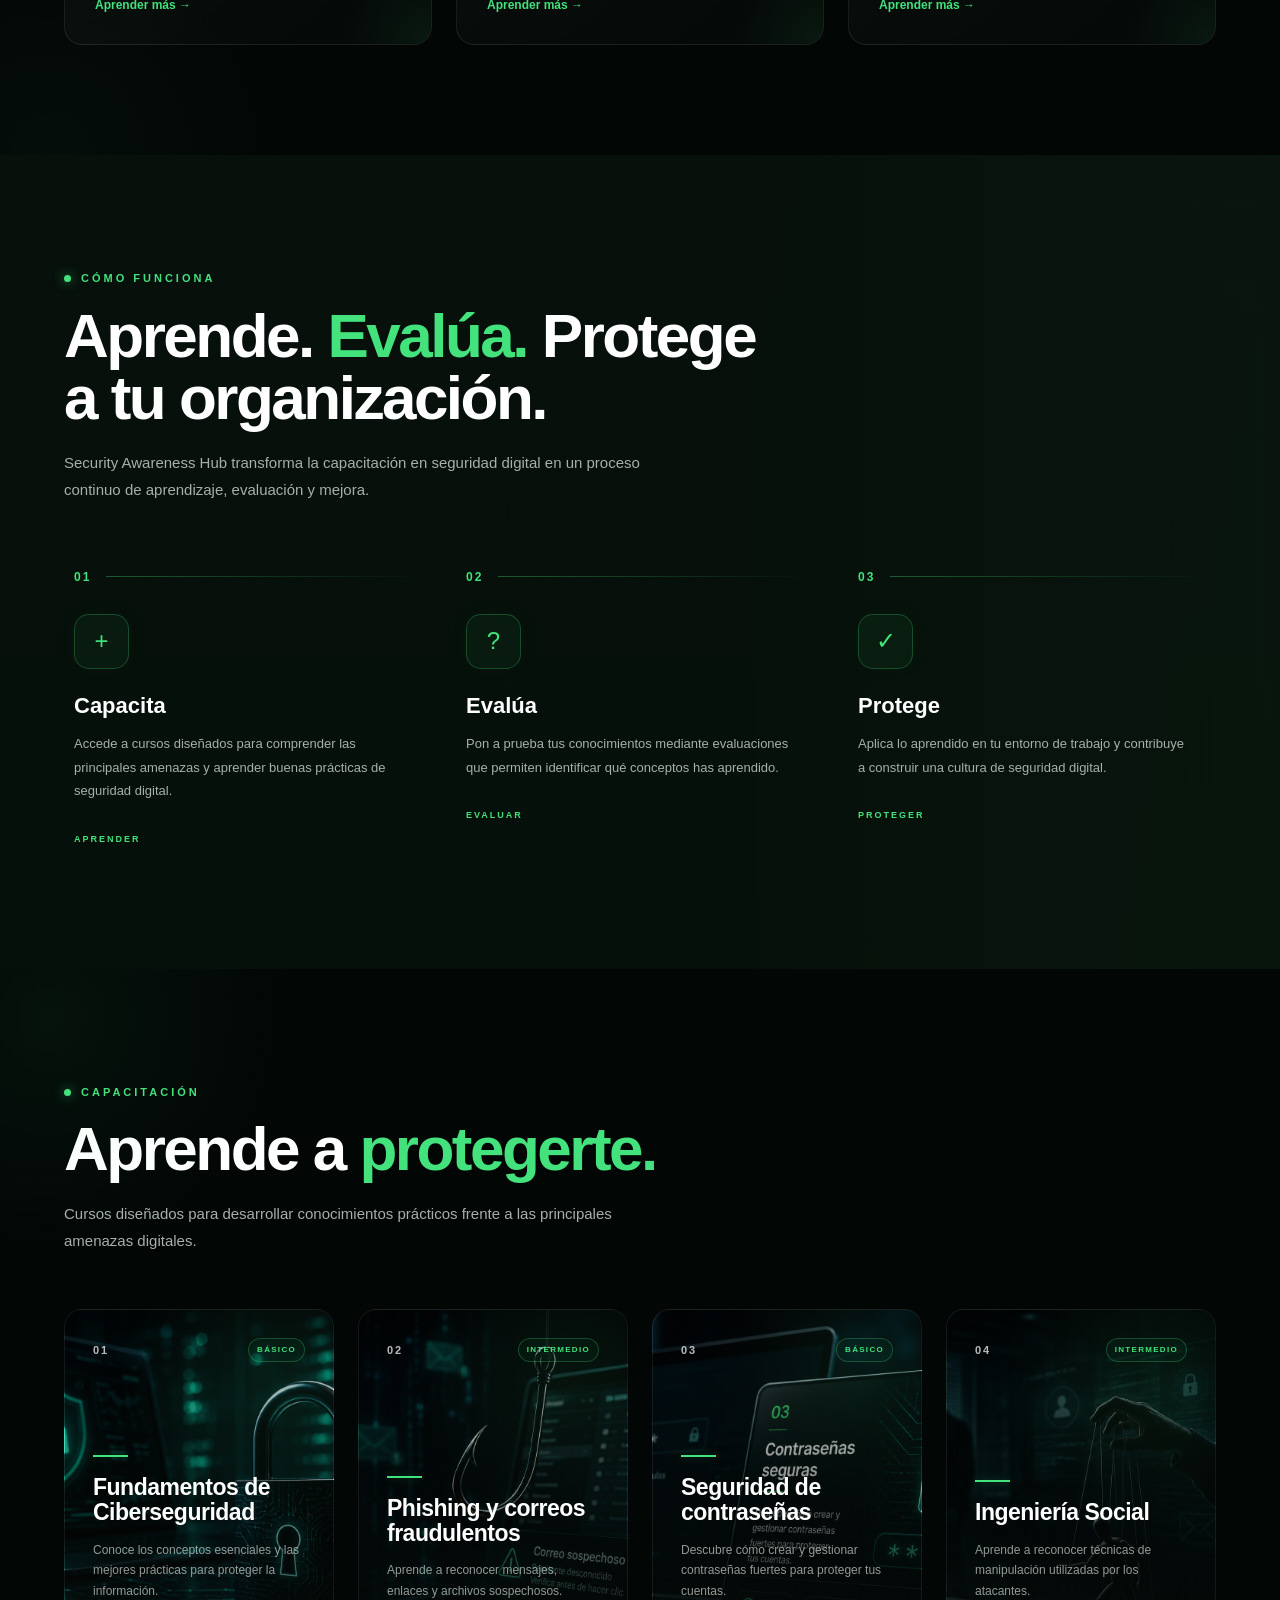
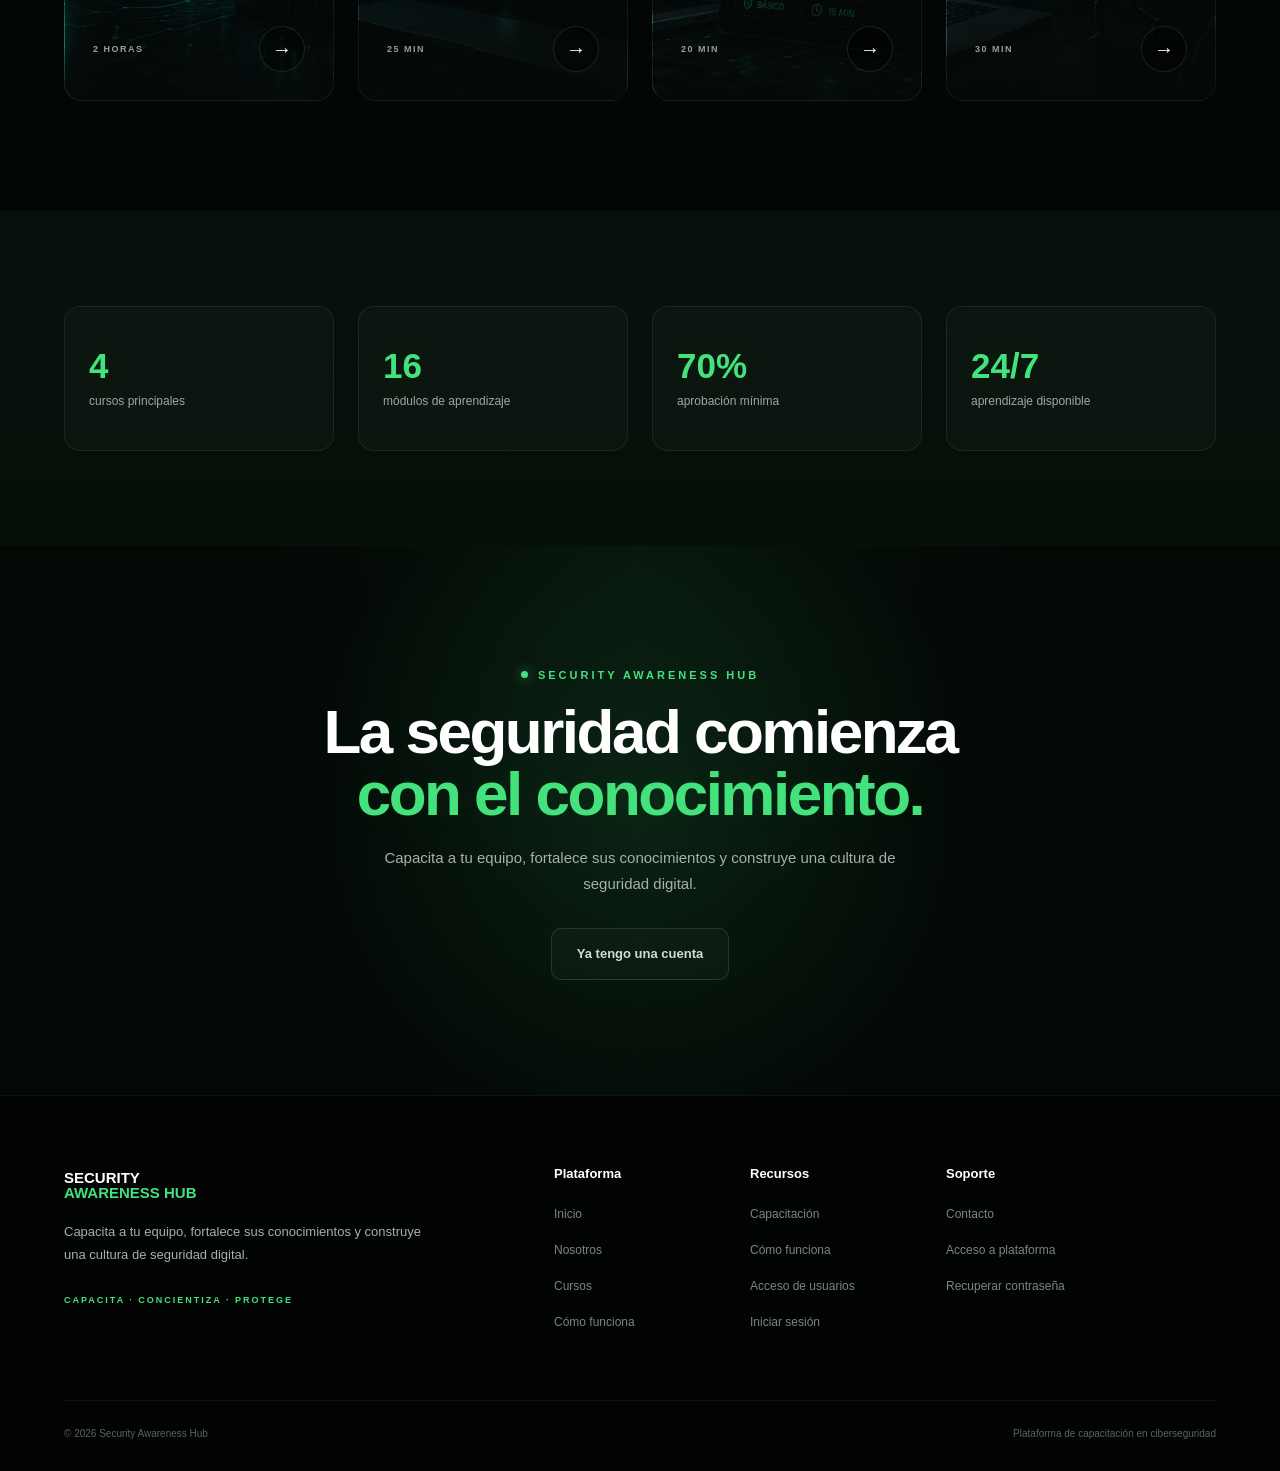
==== commit b1446003: "Versión inicial Security Awareness Hub" ====
--- a/frontend/Landing_Page/index.html
+++ b/frontend/Landing_Page/index.html
@@ -4,70 +4,37 @@
 <head>
 
     <meta charset="UTF-8">
-
-    <meta
-        name="viewport"
-        content="width=device-width, initial-scale=1.0"
-    >
-
-    <meta
-        name="description"
-        content="Security Awareness Hub - Plataforma de capacitación en ciberseguridad."
-    >
-
-    <meta
-        name="author"
-        content="Security Awareness Hub"
-    >
+    <meta name="viewport" content="width=device-width, initial-scale=1.0">
+
+    <meta name="description" content="Security Awareness Hub - Plataforma de capacitación en ciberseguridad.">
+
+    <meta name="author" content="Security Awareness Hub">
 
     <title>
         Security Awareness Hub
     </title>
 
-
-    <!-- =====================================================
-         BOOTSTRAP
-    ====================================================== -->
-
-    <link
-        href="https://cdn.jsdelivr.net/npm/bootstrap@5.3.3/dist/css/bootstrap.min.css"
-        rel="stylesheet"
-    >
-
-
-    <!-- =====================================================
-         CSS PRINCIPAL
-    ====================================================== -->
-
-    <link
-        rel="stylesheet"
-        href="css/styles.css"
-    >
+    <!-- BOOTSTRAP -->
+
+    <link href="https://cdn.jsdelivr.net/npm/bootstrap@5.3.3/dist/css/bootstrap.min.css" rel="stylesheet">
+
+    <!-- CSS PRINCIPAL -->
+
+    <link rel="stylesheet" href="css/styles.css">
 
 </head>
 
-
 <body>
 
 
-    <!-- =====================================================
-         BARRA DE NAVEGACIÓN
-    ====================================================== -->
+    <!-- BARRA DE NAVEGACIÓN -->
 
     <header class="navbar-wrapper">
 
         <nav class="navbar-custom container">
 
-
-            <!-- =================================================
-                 LOGO
-            ================================================== -->
-
-            <a
-                href="#inicio"
-                class="navbar-logo"
-                aria-label="Security Awareness Hub - Inicio"
-            >
+            <!-- LOGO -->
+            <a href="#inicio" class="navbar-logo" aria-label="Security Awareness Hub - Inicio">
 
                 <span>
                     SECURITY
@@ -79,10 +46,7 @@
 
             </a>
 
-
-            <!-- =================================================
-                 MENÚ
-            ================================================== -->
+            <!-- MENÚ -->
 
             <ul class="navbar-menu">
 
@@ -119,60 +83,37 @@
             </ul>
 
 
-            <!-- =================================================
-                 ACCESO
-            ================================================== -->
+            <!-- ACCESO -->
 
             <div class="navbar-actions">
 
-                <a
-                    href="../authentication/login.html"
-                    class="navbar-button"
-                >
+                <a href="solicitud-capacitacion.php" class="navbar-button">
+                    Solicitar capacitación
+                </a>
+
+                <a href="../authentication/login.php" class="navbar-button">
                     Iniciar sesión
                 </a>
 
-                <a
-                    href="../authentication/register.html"
-                    class="navbar-register"
-                >
-                    Registrarse
-                </a>
-
             </div>
 
         </nav>
 
     </header>
 
-
-
-    <!-- =====================================================
-         CONTENIDO PRINCIPAL
-    ====================================================== -->
+    <!-- CONTENIDO PRINCIPAL -->
 
     <main>
-
-
-        <!-- =================================================
-             HERO
-        ================================================== -->
-
-        <section
-            id="inicio"
-            class="hero"
-        >
-
+        <!-- HERO -->
+
+        <section id="inicio" class="hero">
 
             <!-- IMAGEN DE FONDO -->
 
             <div class="hero-background">
 
-                <img
-                    src="assets/imagenes/Landing page.png"
-                    alt="Fondo de Security Awareness Hub"
-                    class="hero-background-image"
-                >
+                <img src="assets/imagenes/Landing page.png" alt="Fondo de Security Awareness Hub"
+                    class="hero-background-image">
 
             </div>
 
@@ -187,7 +128,6 @@
             <div class="container hero-container">
 
                 <div class="hero-content">
-
 
                     <span class="hero-label">
                         CYBERSECURITY AWARENESS
@@ -219,18 +159,12 @@
 
                     <div class="hero-actions">
 
-                        <a
-                            href="#cursos"
-                            class="hero-button"
-                        >
+                        <a href="#cursos" class="hero-button">
                             Comenzar capacitación
                         </a>
 
 
-                        <a
-                            href="#nosotros"
-                            class="hero-link"
-                        >
+                        <a href="#nosotros" class="hero-link">
                             Conocer más →
                         </a>
 
@@ -248,10 +182,7 @@
              RIESGOS DE SEGURIDAD
         ================================================== -->
 
-        <section
-            id="nosotros"
-            class="security-risks"
-        >
+        <section id="nosotros" class="security-risks">
 
             <div class="container">
 
@@ -303,9 +234,7 @@
                 <div class="row g-4 security-cards">
 
 
-                    <!-- =================================================
-                         RIESGO 01
-                    ================================================== -->
+                    <!-- RIESGO 01 -->
 
                     <div class="col-12 col-md-6 col-lg-4">
 
@@ -343,10 +272,7 @@
                             </p>
 
 
-                            <a
-                                href="#cursos"
-                                class="security-card-link"
-                            >
+                            <a href="#cursos" class="security-card-link">
                                 Aprender más →
                             </a>
 
@@ -356,9 +282,7 @@
 
 
 
-                    <!-- =================================================
-                         RIESGO 02
-                    ================================================== -->
+                    <!-- RIESGO 02 -->
 
                     <div class="col-12 col-md-6 col-lg-4">
 
@@ -397,10 +321,7 @@
                             </p>
 
 
-                            <a
-                                href="#cursos"
-                                class="security-card-link"
-                            >
+                            <a href="#cursos" class="security-card-link">
                                 Aprender más →
                             </a>
 
@@ -410,9 +331,7 @@
 
 
 
-                    <!-- =================================================
-                         RIESGO 03
-                    ================================================== -->
+                    <!-- RIESGO 03 -->
 
                     <div class="col-12 col-md-6 col-lg-4">
 
@@ -451,10 +370,7 @@
                             </p>
 
 
-                            <a
-                                href="#cursos"
-                                class="security-card-link"
-                            >
+                            <a href="#cursos" class="security-card-link">
                                 Aprender más →
                             </a>
 
@@ -474,10 +390,7 @@
              CÓMO FUNCIONA
         ================================================== -->
 
-        <section
-            id="como-funciona"
-            class="how-it-works"
-        >
+        <section id="como-funciona" class="how-it-works">
 
             <div class="container">
 
@@ -503,7 +416,7 @@
                                     Evalúa.
                                 </span>
 
-                                Protege.
+                                Protege a tu organización.
 
                             </h2>
 
@@ -678,10 +591,7 @@
              CURSOS
         ================================================== -->
 
-        <section
-            id="cursos"
-            class="courses-section"
-        >
+        <section id="cursos" class="courses-section">
 
             <div class="container">
 
@@ -730,15 +640,11 @@
                 <div class="row g-4 courses-grid">
 
 
-                    <!-- =================================================
-                         CURSO 01
-                    ================================================== -->
+                    <!-- CURSO 01 -->
 
                     <div class="col-12 col-md-6 col-lg-3">
 
-                        <article
-                            class="course-card course-card-cybersecurity"
-                        >
+                        <article class="course-card course-card-cybersecurity">
 
                             <div class="course-overlay"></div>
 
@@ -788,10 +694,8 @@
                                     </span>
 
 
-                                    <a
-                                        href="../authentication/login.html"
-                                        aria-label="Acceder al curso de fundamentos de ciberseguridad"
-                                    >
+                                    <a href="../authentication/login.php"
+                                        aria-label="Acceder al curso de fundamentos de ciberseguridad">
                                         →
                                     </a>
 
@@ -805,15 +709,11 @@
 
 
 
-                    <!-- =================================================
-                         CURSO 02
-                    ================================================== -->
+                    <!-- CURSO 02 -->
 
                     <div class="col-12 col-md-6 col-lg-3">
 
-                        <article
-                            class="course-card course-card-phishing"
-                        >
+                        <article class="course-card course-card-phishing">
 
                             <div class="course-overlay"></div>
 
@@ -862,10 +762,7 @@
                                     </span>
 
 
-                                    <a
-                                        href="../authentication/login.html"
-                                        aria-label="Acceder al curso de phishing"
-                                    >
+                                    <a href="../authentication/login.php" aria-label="Acceder al curso de phishing">
                                         →
                                     </a>
 
@@ -879,15 +776,11 @@
 
 
 
-                    <!-- =================================================
-                         CURSO 03
-                    ================================================== -->
+                    <!-- CURSO 03 -->
 
                     <div class="col-12 col-md-6 col-lg-3">
 
-                        <article
-                            class="course-card course-card-password"
-                        >
+                        <article class="course-card course-card-password">
 
                             <div class="course-overlay"></div>
 
@@ -937,10 +830,8 @@
                                     </span>
 
 
-                                    <a
-                                        href="../authentication/login.html"
-                                        aria-label="Acceder al curso de seguridad de contraseñas"
-                                    >
+                                    <a href="../authentication/login.php"
+                                        aria-label="Acceder al curso de seguridad de contraseñas">
                                         →
                                     </a>
 
@@ -954,15 +845,11 @@
 
 
 
-                    <!-- =================================================
-                         CURSO 04
-                    ================================================== -->
+                    <!-- CURSO 04 -->
 
                     <div class="col-12 col-md-6 col-lg-3">
 
-                        <article
-                            class="course-card course-card-social"
-                        >
+                        <article class="course-card course-card-social">
 
                             <div class="course-overlay"></div>
 
@@ -1011,10 +898,8 @@
                                     </span>
 
 
-                                    <a
-                                        href="../authentication/login.html"
-                                        aria-label="Acceder al curso de ingeniería social"
-                                    >
+                                    <a href="../authentication/login.php"
+                                        aria-label="Acceder al curso de ingeniería social">
                                         →
                                     </a>
 
@@ -1168,18 +1053,7 @@
 
                     <div class="final-cta-actions">
 
-                        <a
-                            href="../authentication/register.html"
-                            class="final-cta-button"
-                        >
-                            Crear mi cuenta
-                        </a>
-
-
-                        <a
-                            href="../authentication/login.html"
-                            class="final-cta-secondary"
-                        >
+                        <a href="../authentication/login.php" class="final-cta-secondary">
                             Ya tengo una cuenta
                         </a>
 
@@ -1199,10 +1073,7 @@
          FOOTER
     ====================================================== -->
 
-    <footer
-        id="contacto"
-        class="footer"
-    >
+    <footer id="contacto" class="footer">
 
         <div class="container">
 
@@ -1214,10 +1085,7 @@
 
                 <div class="col-12 col-lg-5">
 
-                    <a
-                        href="#inicio"
-                        class="footer-logo"
-                    >
+                    <a href="#inicio" class="footer-logo">
 
                         <span>
                             SECURITY
@@ -1249,9 +1117,7 @@
 
 
 
-                <!-- =================================================
-                     PLATAFORMA
-                ================================================== -->
+                <!-- PLATAFORMA -->
 
                 <div class="col-6 col-lg-2">
 
@@ -1292,9 +1158,7 @@
 
 
 
-                <!-- =================================================
-                     RECURSOS
-                ================================================== -->
+                <!-- RECURSOS -->
 
                 <div class="col-6 col-lg-2">
 
@@ -1318,13 +1182,13 @@
                         </li>
 
                         <li>
-                            <a href="../authentication/register.html">
-                                Registrarse
+                            <a href="../authentication/login.php">
+                                Acceso de usuarios
                             </a>
                         </li>
 
                         <li>
-                            <a href="../authentication/login.html">
+                            <a href="../authentication/login.php">
                                 Iniciar sesión
                             </a>
                         </li>
@@ -1335,9 +1199,7 @@
 
 
 
-                <!-- =================================================
-                     SOPORTE
-                ================================================== -->
+                <!-- SOPORTE -->
 
                 <div class="col-12 col-lg-3">
 
@@ -1355,13 +1217,13 @@
                         </li>
 
                         <li>
-                            <a href="../authentication/login.html">
+                            <a href="../authentication/login.php">
                                 Acceso a plataforma
                             </a>
                         </li>
 
                         <li>
-                            <a href="../authentication/forgot-password.html">
+                            <a href="../authentication/forgot-password.php">
                                 Recuperar contraseña
                             </a>
                         </li>
@@ -1374,9 +1236,7 @@
 
 
 
-            <!-- =================================================
-                 FOOTER BOTTOM
-            ================================================== -->
+            <!-- FOOTER BOTTOM -->
 
             <div class="footer-bottom">
 
@@ -1395,23 +1255,6 @@
     </footer>
 
 
-
-    <!-- =====================================================
-         BOOTSTRAP JAVASCRIPT
-    ====================================================== -->
-
-    <script
-        src="https://cdn.jsdelivr.net/npm/bootstrap@5.3.3/dist/js/bootstrap.bundle.min.js"
-    ></script>
-
-
-    <!-- =====================================================
-         JAVASCRIPT DEL LANDING
-    ====================================================== -->
-
-    <script src="js/script.js"></script>
-
-
 </body>
 
 </html>
--- a/frontend/Landing_Page/css/styles.css
+++ b/frontend/Landing_Page/css/styles.css
@@ -175,8 +175,8 @@
     box-shadow:
         0 10px 40px rgba(0, 0, 0, 0.18);
 
+    -webkit-backdrop-filter: blur(16px);
     backdrop-filter: blur(16px);
-    -webkit-backdrop-filter: blur(16px);
 }
 
 
@@ -1492,38 +1492,35 @@
 ========================================================= */
 
 .course-card-cybersecurity {
-
-    background:
-        linear-gradient(145deg,
-            #102117,
-            #050a07);
-}
-
+    background-image:
+        url("../assets/imagenes/curso-ciberseguridad.png");
+    background-size: cover;
+    background-position: center;
+    background-repeat: no-repeat;
+}
 
 .course-card-phishing {
-
-    background:
-        linear-gradient(145deg,
-            #101d17,
-            #050907);
-}
-
+    background-image:
+        url("../assets/imagenes/curso-phishing.png");
+    background-size: cover;
+    background-position: center;
+    background-repeat: no-repeat;
+}
 
 .course-card-password {
-
-    background:
-        linear-gradient(145deg,
-            #111f17,
-            #050907);
-}
-
+    background-image:
+        url("../assets/imagenes/curso-password.png");
+    background-size: cover;
+    background-position: center;
+    background-repeat: no-repeat;
+}
 
 .course-card-social {
-
-    background:
-        linear-gradient(145deg,
-            #0d1b15,
-            #040806);
+    background-image:
+        url("../assets/imagenes/curso-ingenieria-social.png");
+    background-size: cover;
+    background-position: center;
+    background-repeat: no-repeat;
 }
 
 
@@ -2462,7 +2459,7 @@
 
     .navbar-custom {
 
-        min-height: auto;
+        min-height: 0;
 
         padding-top: 15px;
         padding-bottom: 15px;
@@ -2514,7 +2511,6 @@
 
         overflow-x: auto;
 
-        scrollbar-width: none;
     }
 
 
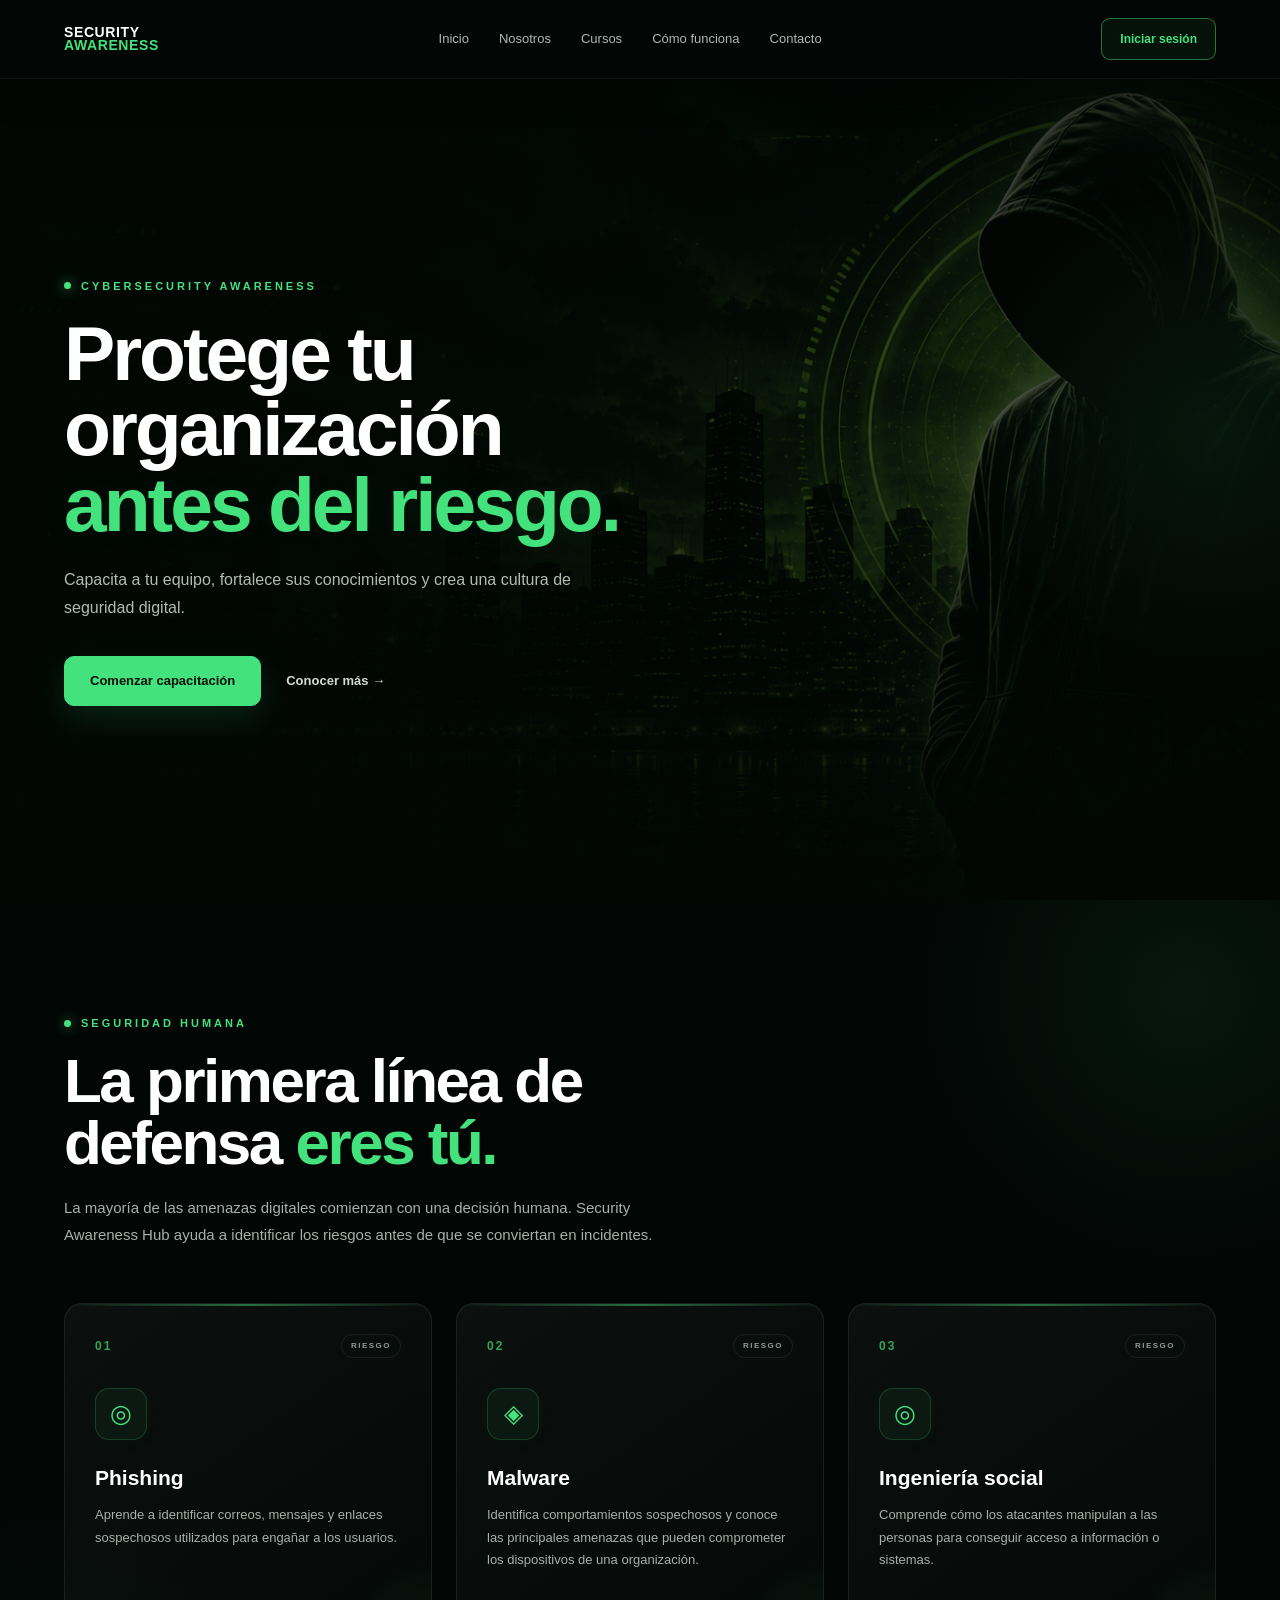
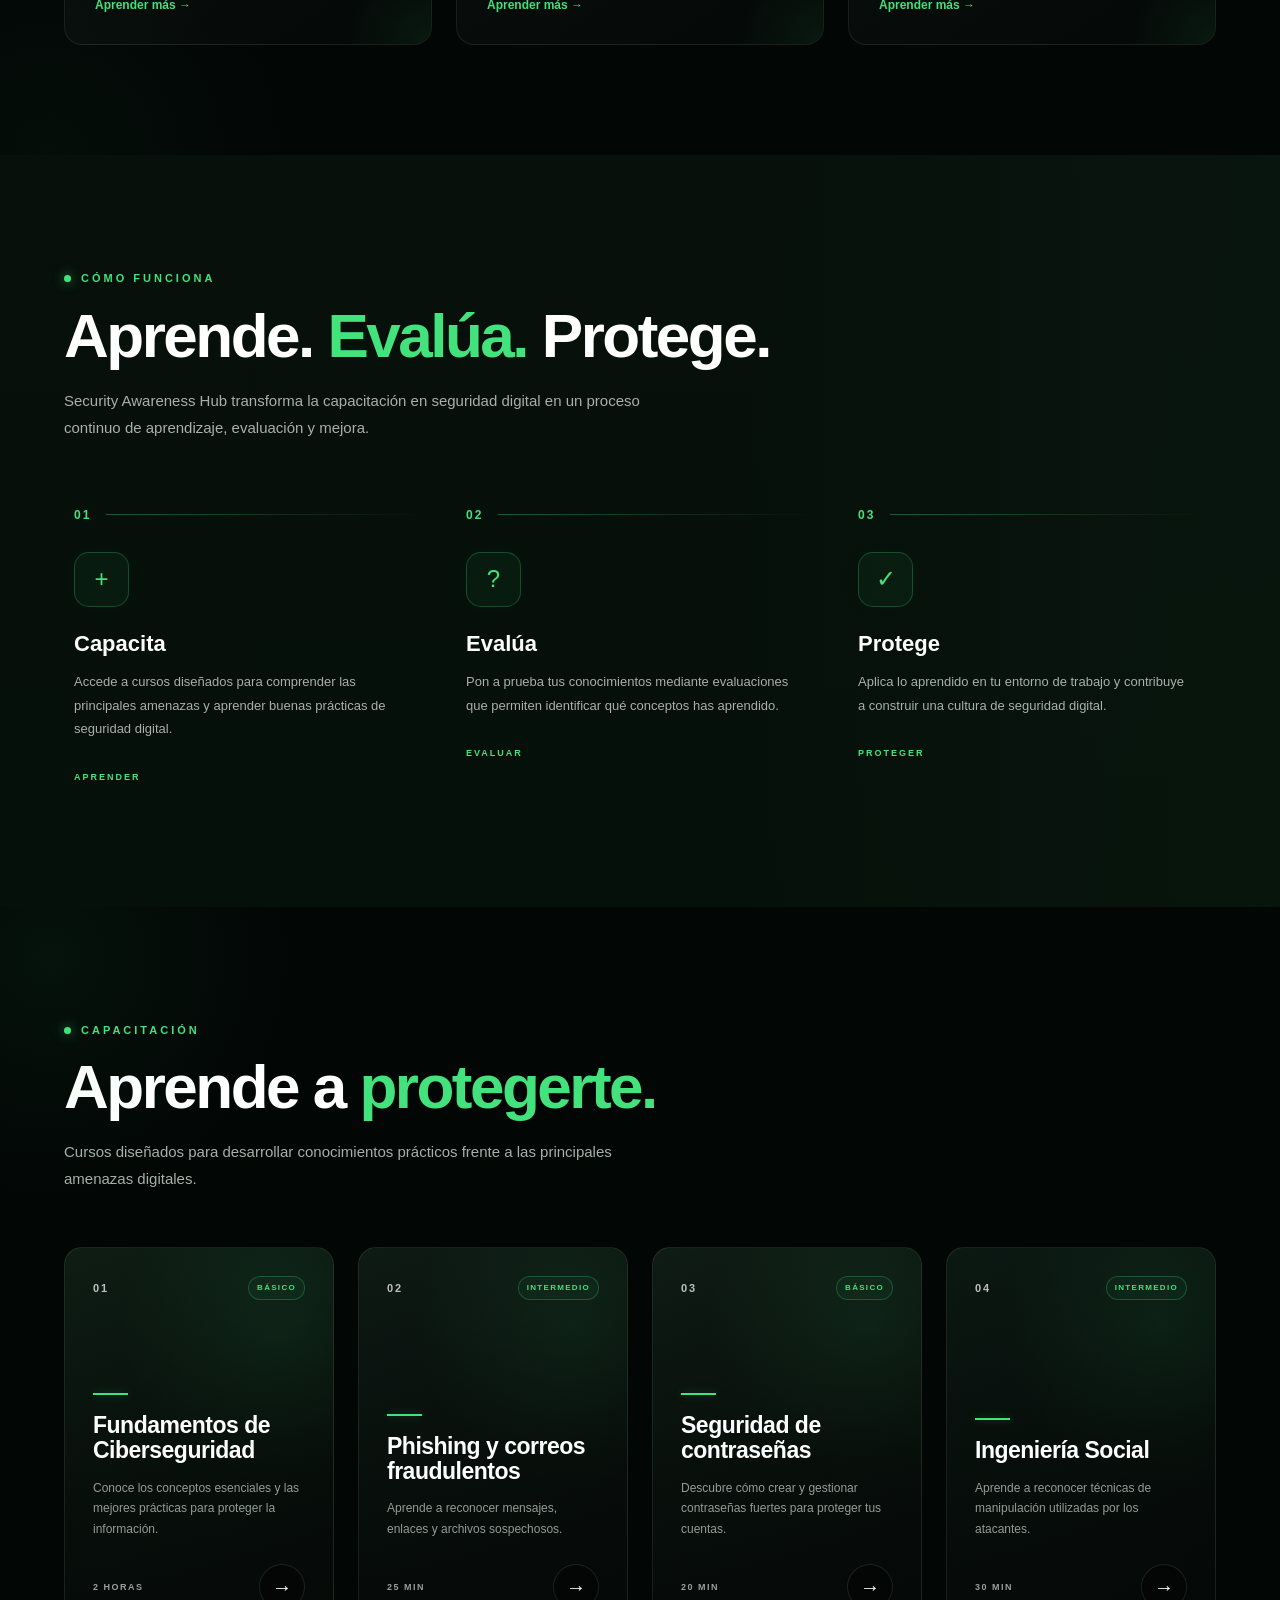
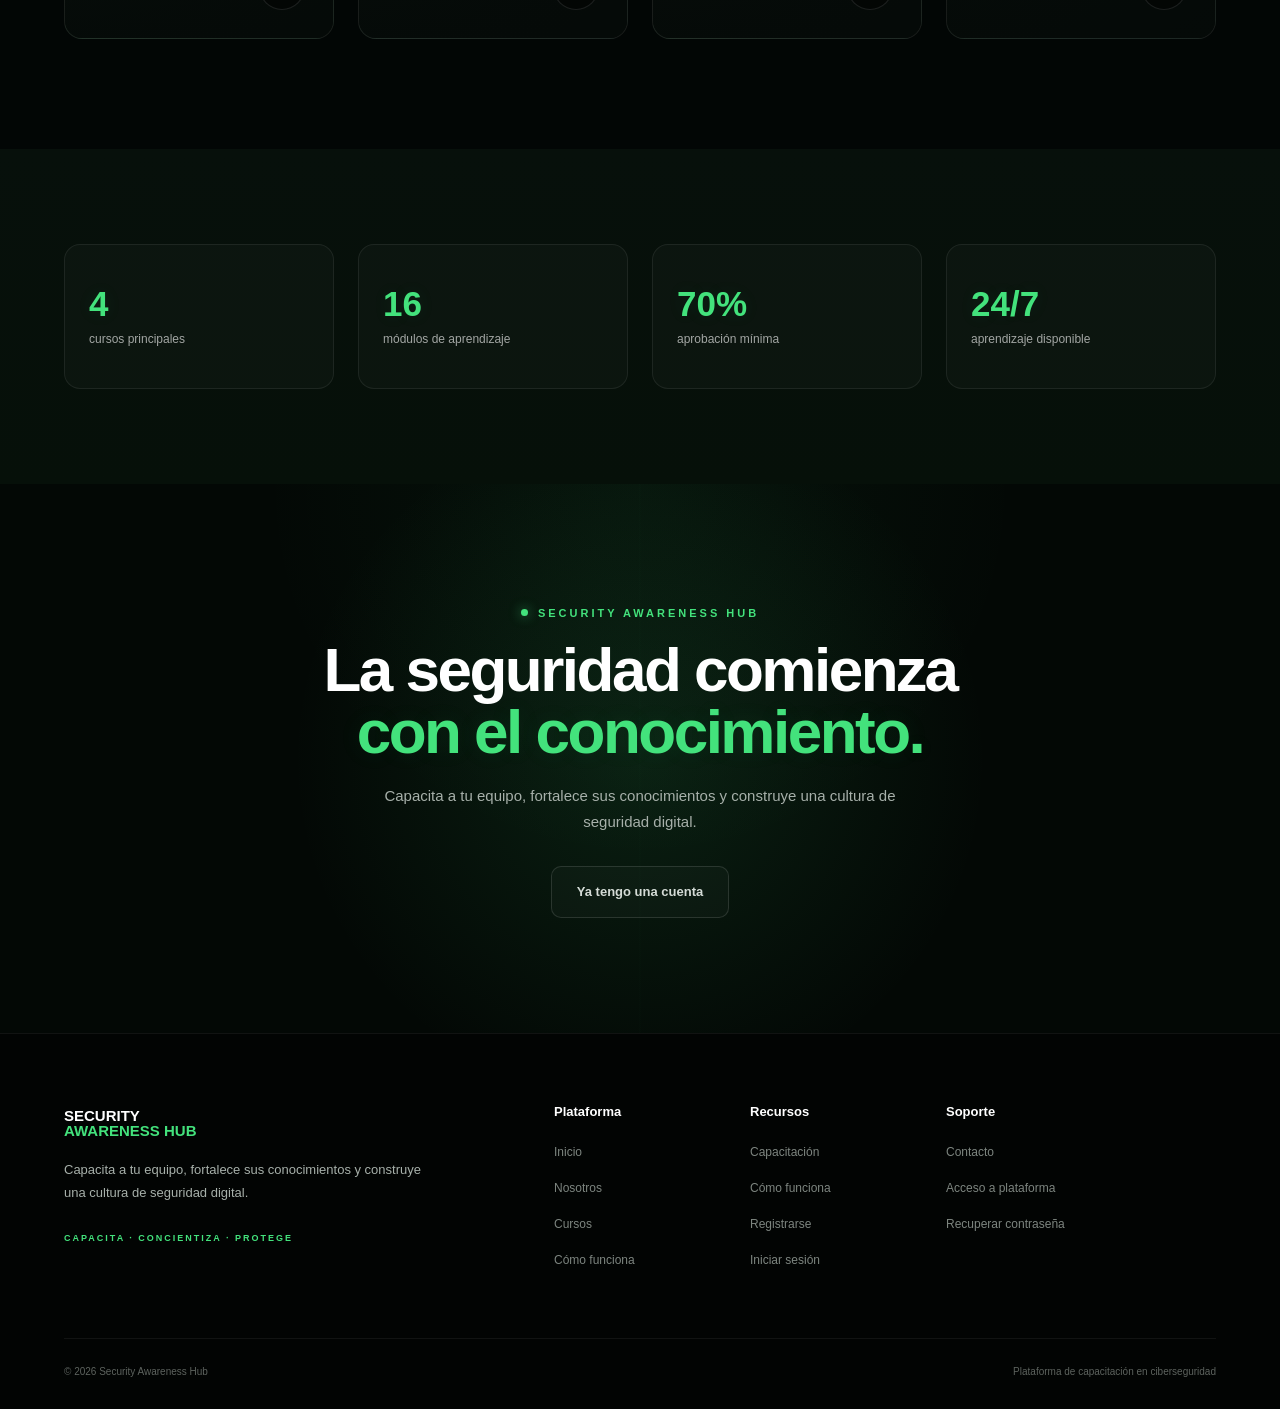
==== commit e73b7d72: "Mueve carpetas a la raiz y elimina subcarpeta duplicada" ====
--- a/frontend/Landing_Page/index.html
+++ b/frontend/Landing_Page/index.html
@@ -4,37 +4,70 @@
 <head>
 
     <meta charset="UTF-8">
-    <meta name="viewport" content="width=device-width, initial-scale=1.0">
-
-    <meta name="description" content="Security Awareness Hub - Plataforma de capacitación en ciberseguridad.">
-
-    <meta name="author" content="Security Awareness Hub">
+
+    <meta
+        name="viewport"
+        content="width=device-width, initial-scale=1.0"
+    >
+
+    <meta
+        name="description"
+        content="Security Awareness Hub - Plataforma de capacitación en ciberseguridad."
+    >
+
+    <meta
+        name="author"
+        content="Security Awareness Hub"
+    >
 
     <title>
         Security Awareness Hub
     </title>
 
-    <!-- BOOTSTRAP -->
-
-    <link href="https://cdn.jsdelivr.net/npm/bootstrap@5.3.3/dist/css/bootstrap.min.css" rel="stylesheet">
-
-    <!-- CSS PRINCIPAL -->
-
-    <link rel="stylesheet" href="css/styles.css">
+
+    <!-- =====================================================
+         BOOTSTRAP
+    ====================================================== -->
+
+    <link
+        href="https://cdn.jsdelivr.net/npm/bootstrap@5.3.3/dist/css/bootstrap.min.css"
+        rel="stylesheet"
+    >
+
+
+    <!-- =====================================================
+         CSS PRINCIPAL
+    ====================================================== -->
+
+    <link
+        rel="stylesheet"
+        href="css/styles.css"
+    >
 
 </head>
 
+
 <body>
 
 
-    <!-- BARRA DE NAVEGACIÓN -->
+    <!-- =====================================================
+         BARRA DE NAVEGACIÓN
+    ====================================================== -->
 
     <header class="navbar-wrapper">
 
         <nav class="navbar-custom container">
 
-            <!-- LOGO -->
-            <a href="#inicio" class="navbar-logo" aria-label="Security Awareness Hub - Inicio">
+
+            <!-- =================================================
+                 LOGO
+            ================================================== -->
+
+            <a
+                href="#inicio"
+                class="navbar-logo"
+                aria-label="Security Awareness Hub - Inicio"
+            >
 
                 <span>
                     SECURITY
@@ -46,7 +79,10 @@
 
             </a>
 
-            <!-- MENÚ -->
+
+            <!-- =================================================
+                 MENÚ
+            ================================================== -->
 
             <ul class="navbar-menu">
 
@@ -83,15 +119,16 @@
             </ul>
 
 
-            <!-- ACCESO -->
+            <!-- =================================================
+                 ACCESO
+            ================================================== -->
 
             <div class="navbar-actions">
 
-                <a href="solicitud-capacitacion.php" class="navbar-button">
-                    Solicitar capacitación
-                </a>
-
-                <a href="../authentication/login.php" class="navbar-button">
+                <a
+                    href="../authentication/login.html"
+                    class="navbar-button"
+                >
                     Iniciar sesión
                 </a>
 
@@ -101,19 +138,34 @@
 
     </header>
 
-    <!-- CONTENIDO PRINCIPAL -->
+
+
+    <!-- =====================================================
+         CONTENIDO PRINCIPAL
+    ====================================================== -->
 
     <main>
-        <!-- HERO -->
-
-        <section id="inicio" class="hero">
+
+
+        <!-- =================================================
+             HERO
+        ================================================== -->
+
+        <section
+            id="inicio"
+            class="hero"
+        >
+
 
             <!-- IMAGEN DE FONDO -->
 
             <div class="hero-background">
 
-                <img src="assets/imagenes/Landing page.png" alt="Fondo de Security Awareness Hub"
-                    class="hero-background-image">
+                <img
+                    src="assets/imagenes/Landing page.png"
+                    alt="Fondo de Security Awareness Hub"
+                    class="hero-background-image"
+                >
 
             </div>
 
@@ -128,6 +180,7 @@
             <div class="container hero-container">
 
                 <div class="hero-content">
+
 
                     <span class="hero-label">
                         CYBERSECURITY AWARENESS
@@ -159,12 +212,18 @@
 
                     <div class="hero-actions">
 
-                        <a href="#cursos" class="hero-button">
+                        <a
+                            href="#cursos"
+                            class="hero-button"
+                        >
                             Comenzar capacitación
                         </a>
 
 
-                        <a href="#nosotros" class="hero-link">
+                        <a
+                            href="#nosotros"
+                            class="hero-link"
+                        >
                             Conocer más →
                         </a>
 
@@ -182,7 +241,10 @@
              RIESGOS DE SEGURIDAD
         ================================================== -->
 
-        <section id="nosotros" class="security-risks">
+        <section
+            id="nosotros"
+            class="security-risks"
+        >
 
             <div class="container">
 
@@ -234,7 +296,9 @@
                 <div class="row g-4 security-cards">
 
 
-                    <!-- RIESGO 01 -->
+                    <!-- =================================================
+                         RIESGO 01
+                    ================================================== -->
 
                     <div class="col-12 col-md-6 col-lg-4">
 
@@ -272,7 +336,10 @@
                             </p>
 
 
-                            <a href="#cursos" class="security-card-link">
+                            <a
+                                href="#cursos"
+                                class="security-card-link"
+                            >
                                 Aprender más →
                             </a>
 
@@ -282,7 +349,9 @@
 
 
 
-                    <!-- RIESGO 02 -->
+                    <!-- =================================================
+                         RIESGO 02
+                    ================================================== -->
 
                     <div class="col-12 col-md-6 col-lg-4">
 
@@ -321,7 +390,10 @@
                             </p>
 
 
-                            <a href="#cursos" class="security-card-link">
+                            <a
+                                href="#cursos"
+                                class="security-card-link"
+                            >
                                 Aprender más →
                             </a>
 
@@ -331,7 +403,9 @@
 
 
 
-                    <!-- RIESGO 03 -->
+                    <!-- =================================================
+                         RIESGO 03
+                    ================================================== -->
 
                     <div class="col-12 col-md-6 col-lg-4">
 
@@ -370,7 +444,10 @@
                             </p>
 
 
-                            <a href="#cursos" class="security-card-link">
+                            <a
+                                href="#cursos"
+                                class="security-card-link"
+                            >
                                 Aprender más →
                             </a>
 
@@ -390,7 +467,10 @@
              CÓMO FUNCIONA
         ================================================== -->
 
-        <section id="como-funciona" class="how-it-works">
+        <section
+            id="como-funciona"
+            class="how-it-works"
+        >
 
             <div class="container">
 
@@ -416,7 +496,7 @@
                                     Evalúa.
                                 </span>
 
-                                Protege a tu organización.
+                                Protege.
 
                             </h2>
 
@@ -591,7 +671,10 @@
              CURSOS
         ================================================== -->
 
-        <section id="cursos" class="courses-section">
+        <section
+            id="cursos"
+            class="courses-section"
+        >
 
             <div class="container">
 
@@ -640,11 +723,15 @@
                 <div class="row g-4 courses-grid">
 
 
-                    <!-- CURSO 01 -->
+                    <!-- =================================================
+                         CURSO 01
+                    ================================================== -->
 
                     <div class="col-12 col-md-6 col-lg-3">
 
-                        <article class="course-card course-card-cybersecurity">
+                        <article
+                            class="course-card course-card-cybersecurity"
+                        >
 
                             <div class="course-overlay"></div>
 
@@ -694,8 +781,10 @@
                                     </span>
 
 
-                                    <a href="../authentication/login.php"
-                                        aria-label="Acceder al curso de fundamentos de ciberseguridad">
+                                    <a
+                                        href="../authentication/login.html"
+                                        aria-label="Acceder al curso de fundamentos de ciberseguridad"
+                                    >
                                         →
                                     </a>
 
@@ -709,11 +798,15 @@
 
 
 
-                    <!-- CURSO 02 -->
+                    <!-- =================================================
+                         CURSO 02
+                    ================================================== -->
 
                     <div class="col-12 col-md-6 col-lg-3">
 
-                        <article class="course-card course-card-phishing">
+                        <article
+                            class="course-card course-card-phishing"
+                        >
 
                             <div class="course-overlay"></div>
 
@@ -762,7 +855,10 @@
                                     </span>
 
 
-                                    <a href="../authentication/login.php" aria-label="Acceder al curso de phishing">
+                                    <a
+                                        href="../authentication/login.html"
+                                        aria-label="Acceder al curso de phishing"
+                                    >
                                         →
                                     </a>
 
@@ -776,11 +872,15 @@
 
 
 
-                    <!-- CURSO 03 -->
+                    <!-- =================================================
+                         CURSO 03
+                    ================================================== -->
 
                     <div class="col-12 col-md-6 col-lg-3">
 
-                        <article class="course-card course-card-password">
+                        <article
+                            class="course-card course-card-password"
+                        >
 
                             <div class="course-overlay"></div>
 
@@ -830,8 +930,10 @@
                                     </span>
 
 
-                                    <a href="../authentication/login.php"
-                                        aria-label="Acceder al curso de seguridad de contraseñas">
+                                    <a
+                                        href="../authentication/login.html"
+                                        aria-label="Acceder al curso de seguridad de contraseñas"
+                                    >
                                         →
                                     </a>
 
@@ -845,11 +947,15 @@
 
 
 
-                    <!-- CURSO 04 -->
+                    <!-- =================================================
+                         CURSO 04
+                    ================================================== -->
 
                     <div class="col-12 col-md-6 col-lg-3">
 
-                        <article class="course-card course-card-social">
+                        <article
+                            class="course-card course-card-social"
+                        >
 
                             <div class="course-overlay"></div>
 
@@ -898,8 +1004,10 @@
                                     </span>
 
 
-                                    <a href="../authentication/login.php"
-                                        aria-label="Acceder al curso de ingeniería social">
+                                    <a
+                                        href="../authentication/login.html"
+                                        aria-label="Acceder al curso de ingeniería social"
+                                    >
                                         →
                                     </a>
 
@@ -1053,7 +1161,10 @@
 
                     <div class="final-cta-actions">
 
-                        <a href="../authentication/login.php" class="final-cta-secondary">
+                        <a
+                            href="../authentication/login.html"
+                            class="final-cta-secondary"
+                        >
                             Ya tengo una cuenta
                         </a>
 
@@ -1073,7 +1184,10 @@
          FOOTER
     ====================================================== -->
 
-    <footer id="contacto" class="footer">
+    <footer
+        id="contacto"
+        class="footer"
+    >
 
         <div class="container">
 
@@ -1085,7 +1199,10 @@
 
                 <div class="col-12 col-lg-5">
 
-                    <a href="#inicio" class="footer-logo">
+                    <a
+                        href="#inicio"
+                        class="footer-logo"
+                    >
 
                         <span>
                             SECURITY
@@ -1117,7 +1234,9 @@
 
 
 
-                <!-- PLATAFORMA -->
+                <!-- =================================================
+                     PLATAFORMA
+                ================================================== -->
 
                 <div class="col-6 col-lg-2">
 
@@ -1158,7 +1277,9 @@
 
 
 
-                <!-- RECURSOS -->
+                <!-- =================================================
+                     RECURSOS
+                ================================================== -->
 
                 <div class="col-6 col-lg-2">
 
@@ -1182,13 +1303,13 @@
                         </li>
 
                         <li>
-                            <a href="../authentication/login.php">
-                                Acceso de usuarios
+                            <a href="../authentication/register.html">
+                                Registrarse
                             </a>
                         </li>
 
                         <li>
-                            <a href="../authentication/login.php">
+                            <a href="../authentication/login.html">
                                 Iniciar sesión
                             </a>
                         </li>
@@ -1199,7 +1320,9 @@
 
 
 
-                <!-- SOPORTE -->
+                <!-- =================================================
+                     SOPORTE
+                ================================================== -->
 
                 <div class="col-12 col-lg-3">
 
@@ -1217,13 +1340,13 @@
                         </li>
 
                         <li>
-                            <a href="../authentication/login.php">
+                            <a href="../authentication/login.html">
                                 Acceso a plataforma
                             </a>
                         </li>
 
                         <li>
-                            <a href="../authentication/forgot-password.php">
+                            <a href="../authentication/forgot-password.html">
                                 Recuperar contraseña
                             </a>
                         </li>
@@ -1236,7 +1359,9 @@
 
 
 
-            <!-- FOOTER BOTTOM -->
+            <!-- =================================================
+                 FOOTER BOTTOM
+            ================================================== -->
 
             <div class="footer-bottom">
 
@@ -1254,7 +1379,6 @@
 
     </footer>
 
-
 </body>
 
 </html>
--- a/frontend/Landing_Page/css/styles.css
+++ b/frontend/Landing_Page/css/styles.css
@@ -1492,35 +1492,38 @@
 ========================================================= */
 
 .course-card-cybersecurity {
-    background-image:
-        url("../assets/imagenes/curso-ciberseguridad.png");
-    background-size: cover;
-    background-position: center;
-    background-repeat: no-repeat;
-}
+
+    background:
+        linear-gradient(145deg,
+            #102117,
+            #050a07);
+}
+
 
 .course-card-phishing {
-    background-image:
-        url("../assets/imagenes/curso-phishing.png");
-    background-size: cover;
-    background-position: center;
-    background-repeat: no-repeat;
-}
+
+    background:
+        linear-gradient(145deg,
+            #101d17,
+            #050907);
+}
+
 
 .course-card-password {
-    background-image:
-        url("../assets/imagenes/curso-password.png");
-    background-size: cover;
-    background-position: center;
-    background-repeat: no-repeat;
-}
+
+    background:
+        linear-gradient(145deg,
+            #111f17,
+            #050907);
+}
+
 
 .course-card-social {
-    background-image:
-        url("../assets/imagenes/curso-ingenieria-social.png");
-    background-size: cover;
-    background-position: center;
-    background-repeat: no-repeat;
+
+    background:
+        linear-gradient(145deg,
+            #0d1b15,
+            #040806);
 }
 
 
